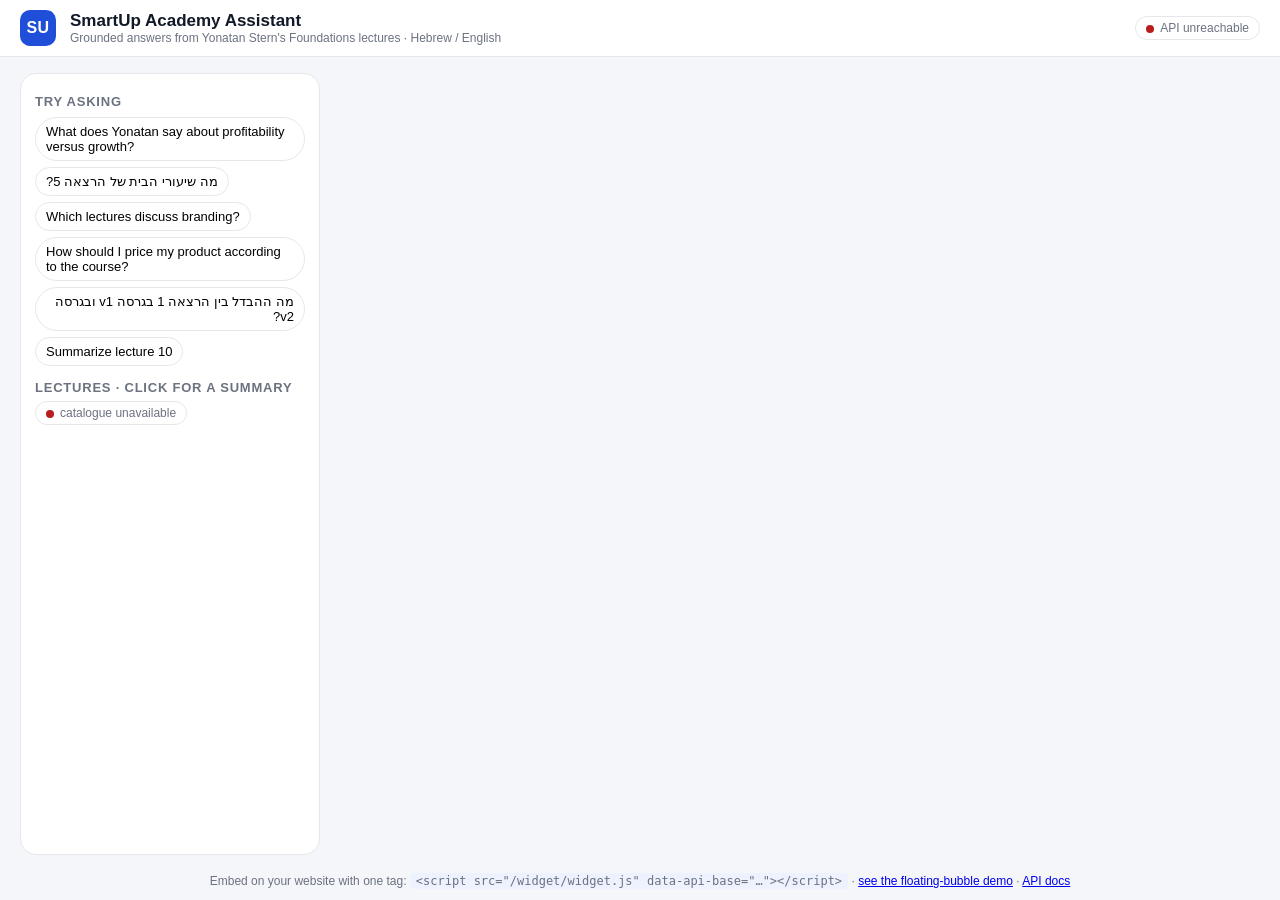
==== web/index.html @ 52782e20 "SmartUp RAG: local hybrid retrieval, local cross-encoder, streamed answers A chatbot that answers qu" ====
<!doctype html>
<html lang="en">
<head>
<meta charset="utf-8">
<meta name="viewport" content="width=device-width, initial-scale=1">
<title>SmartUp Academy Assistant</title>
<style>
  :root {
    --bg: #f5f6fa; --fg: #111827; --muted: #6b7280; --border: #e5e7eb; --card: #ffffff;
    --primary: #1f4ed8; --ok: #15803d; --warn: #b45309; --bad: #b91c1c;
    --font: -apple-system, BlinkMacSystemFont, "Segoe UI", Roboto, "Helvetica Neue", Arial, "Noto Sans Hebrew", "Heebo", sans-serif;
  }
  * { box-sizing: border-box; }
  html, body { height: 100%; margin: 0; }
  body { font-family: var(--font); color: var(--fg); background: var(--bg); display: flex; flex-direction: column; }
  header {
    display: flex; align-items: center; gap: 14px; padding: 10px 20px; background: var(--card); border-bottom: 1px solid var(--border);
  }
  header .logo { width: 36px; height: 36px; border-radius: 10px; background: var(--primary); color: #fff; font-weight: 700; display: grid; place-items: center; letter-spacing: .5px; }
  header h1 { font-size: 17px; margin: 0; font-weight: 650; }
  header .sub { font-size: 12px; color: var(--muted); }
  header .spacer { flex: 1; }
  .pill { font-size: 12px; padding: 4px 10px; border-radius: 999px; border: 1px solid var(--border); background: #fff; color: var(--muted); white-space: nowrap; }
  .pill i { display: inline-block; width: 8px; height: 8px; border-radius: 50%; background: var(--muted); margin-inline-end: 6px; vertical-align: middle; }
  .pill.ok i { background: var(--ok); } .pill.degraded i { background: var(--warn); } .pill.down i { background: var(--bad); }
  main { flex: 1; display: grid; grid-template-columns: 300px minmax(0, 1fr); gap: 16px; padding: 16px 20px; max-width: 1280px; width: 100%; margin: 0 auto; min-height: 0; }
  aside { background: var(--card); border: 1px solid var(--border); border-radius: 16px; padding: 14px; overflow-y: auto; min-height: 0; }
  aside h2 { font-size: 13px; text-transform: uppercase; letter-spacing: .06em; color: var(--muted); margin: 6px 0 8px; }
  .chips { display: flex; flex-wrap: wrap; gap: 6px; margin-bottom: 14px; }
  .chip { border: 1px solid var(--border); background: #fff; border-radius: 999px; padding: 6px 10px; font: inherit; font-size: 13px; cursor: pointer; text-align: start; }
  .chip:hover { border-color: var(--primary); color: var(--primary); }
  .chip[dir="rtl"] { direction: rtl; }
  .version { margin-top: 10px; }
  .version h3 { font-size: 13px; margin: 8px 0 4px; display: flex; align-items: center; gap: 8px; }
  .badge { font-size: 11px; font-weight: 700; padding: 0 7px; border-radius: 6px; background: var(--primary); color: #fff; }
  .badge.v1 { background: #6b7280; }
  .badge.tedx { background: #b91c1c; }
  .badge.outsource { background: #0f766e; }
  .lect { display: flex; gap: 8px; align-items: baseline; width: 100%; border: 0; background: transparent; padding: 5px 6px; border-radius: 8px; font: inherit; font-size: 13px; cursor: pointer; text-align: start; }
  .lect:hover { background: #eef2ff; color: var(--primary); }
  .lect .num { font-weight: 600; min-width: 74px; }
  .lect .title { color: var(--muted); overflow: hidden; text-overflow: ellipsis; white-space: nowrap; }
  #chat { min-height: 0; height: calc(100vh - 118px); }
  #chat .su-widget { height: 100%; }
  footer { text-align: center; font-size: 12px; color: var(--muted); padding: 6px 0 12px; }
  footer code { background: #eef2ff; padding: 1px 6px; border-radius: 4px; }
  @media (max-width: 900px) { main { grid-template-columns: 1fr; } aside { display: none; } #chat { height: calc(100vh - 110px); } }
</style>
</head>
<body>
<header>
  <div class="logo">SU</div>
  <div>
    <h1>SmartUp Academy Assistant</h1>
    <div class="sub">Grounded answers from Yonatan Stern's Foundations lectures · Hebrew / English</div>
  </div>
  <div class="spacer"></div>
  <a id="dashlink" href="/dashboard" class="pill" hidden title="Every chat call, step by step: query, passages, grading, generation">Pipeline dashboard ↗</a>
  <span id="health" class="pill"><i></i>checking…</span>
</header>

<main>
  <aside>
    <h2>Try asking</h2>
    <div class="chips" id="chips"></div>
    <h2>Lectures · click for a summary</h2>
    <div id="lectures"><span class="pill"><i></i>loading…</span></div>
  </aside>
  <section id="chat" aria-label="Chat"></section>
</main>

<footer>Embed on your website with one tag: <code>&lt;script src="/widget/widget.js" data-api-base="…"&gt;&lt;/script&gt;</code> · <a href="/widget/embed-demo.html">see the floating-bubble demo</a> · <a href="/docs">API docs</a></footer>

<!-- The same widget that embeds on the website, rendered inline as a full chat box -->
<script src="/widget/widget.js" data-mode="inline" data-target="#chat" data-storage-key="fullpage"
        data-title="SmartUp Academy Assistant" data-lang="auto"></script>
<script>
(function () {
  var apiBase = location.origin;
  var EXAMPLES = [
    'What does Yonatan say about profitability versus growth?',
    'מה שיעורי הבית של הרצאה 5?',
    'Which lectures discuss branding?',
    'How should I price my product according to the course?',
    'מה ההבדל בין הרצאה 1 בגרסה v1 ובגרסה v2?',
    'Summarize lecture 10'
  ];
  var HEBREW = /[֐-׿]/;
  function ask(text) { if (window.SmartUpWidget) window.SmartUpWidget.send(text); }

  var chips = document.getElementById('chips');
  EXAMPLES.forEach(function (q) {
    var b = document.createElement('button');
    b.className = 'chip'; b.type = 'button'; b.textContent = q;
    if (HEBREW.test(q)) b.setAttribute('dir', 'rtl');
    b.addEventListener('click', function () { ask(q); });
    chips.appendChild(b);
  });

  // health pill
  fetch(apiBase + '/health').then(function (r) { return r.json(); }).then(function (h) {
    var pill = document.getElementById('health');
    var ix = h.index || {}, ol = h.ollama || {}, rr = h.reranker || {};
    pill.className = 'pill ' + (h.status === 'ok' ? 'ok' : 'degraded');
    pill.textContent = '';
    pill.appendChild(document.createElement('i'));
    pill.appendChild(document.createTextNode(
      (h.status === 'ok' ? 'ready' : 'degraded') + ' · ' + String(h.chat_model || '?') +
      ' · index ' + (ix.ok ? 'ok' : 'down') + (ol.model_present === false ? ' · model missing' : '') +
      (ol.embed_model_present === false ? ' · embeddings missing' : '')));
    pill.title = 'Ollama: ' + JSON.stringify(ol) + '\nIndex: ' + JSON.stringify(ix) + '\nReranker: ' + JSON.stringify(rr);
  }).catch(function () {
    var pill = document.getElementById('health'); pill.className = 'pill down';
    pill.textContent = ''; pill.appendChild(document.createElement('i')); pill.appendChild(document.createTextNode('API unreachable'));
  });

  // lecture catalogue
  fetch(apiBase + '/lectures').then(function (r) { return r.json(); }).then(function (groups) {
    var box = document.getElementById('lectures'); box.innerHTML = '';
    // the API returns the groups in search order: v2 → TEDx → v1 → other outside lectures
    groups.forEach(function (g) {
      var tier = g.tier || g.course_version;
      var sec = document.createElement('div'); sec.className = 'version';
      var h = document.createElement('h3');
      var badge = document.createElement('span'); badge.className = 'badge ' + tier; badge.textContent = tier === 'outsource' ? 'other' : tier;
      h.appendChild(badge); h.appendChild(document.createTextNode(g.label || (tier === 'v2' ? 'Foundations v2 (primary)' : 'Foundations v1 (fallback)')));
      sec.appendChild(h);
      g.lectures.forEach(function (l) {
        var b = document.createElement('button'); b.className = 'lect'; b.type = 'button';
        var n = document.createElement('span'); n.className = 'num'; n.textContent = l.display || (tier === 'tedx' ? 'TEDx' : 'Talk');
        var t = document.createElement('span'); t.className = 'title'; t.textContent = l.lecture_title; t.title = (l.lecture_subjects || []).join(' · ');
        b.appendChild(n); b.appendChild(t);
        b.addEventListener('click', function () {
          if (tier === 'v2' || tier === 'v1') ask('Summarize ' + (tier === 'v1' ? 'v1 ' : '') + l.display);
          else if (tier === 'tedx') ask("Summarize Yonatan's TEDx talk");
          else ask('Summarize the lecture "' + l.lecture_title + '"');
        });
        sec.appendChild(b);
      });
      box.appendChild(sec);
    });
  }).catch(function () { document.getElementById('lectures').innerHTML = '<span class="pill down"><i></i>catalogue unavailable</span>'; });
})();
</script>
<script>
  // the dashboard link appears only when the API shares traces with this browser (DEBUG_DASHBOARD)
  fetch('/debug/traces', { cache: 'no-store' }).then(function (r) { if (r.ok) document.getElementById('dashlink').hidden = false; }).catch(function () {});
</script>
</body>
</html>
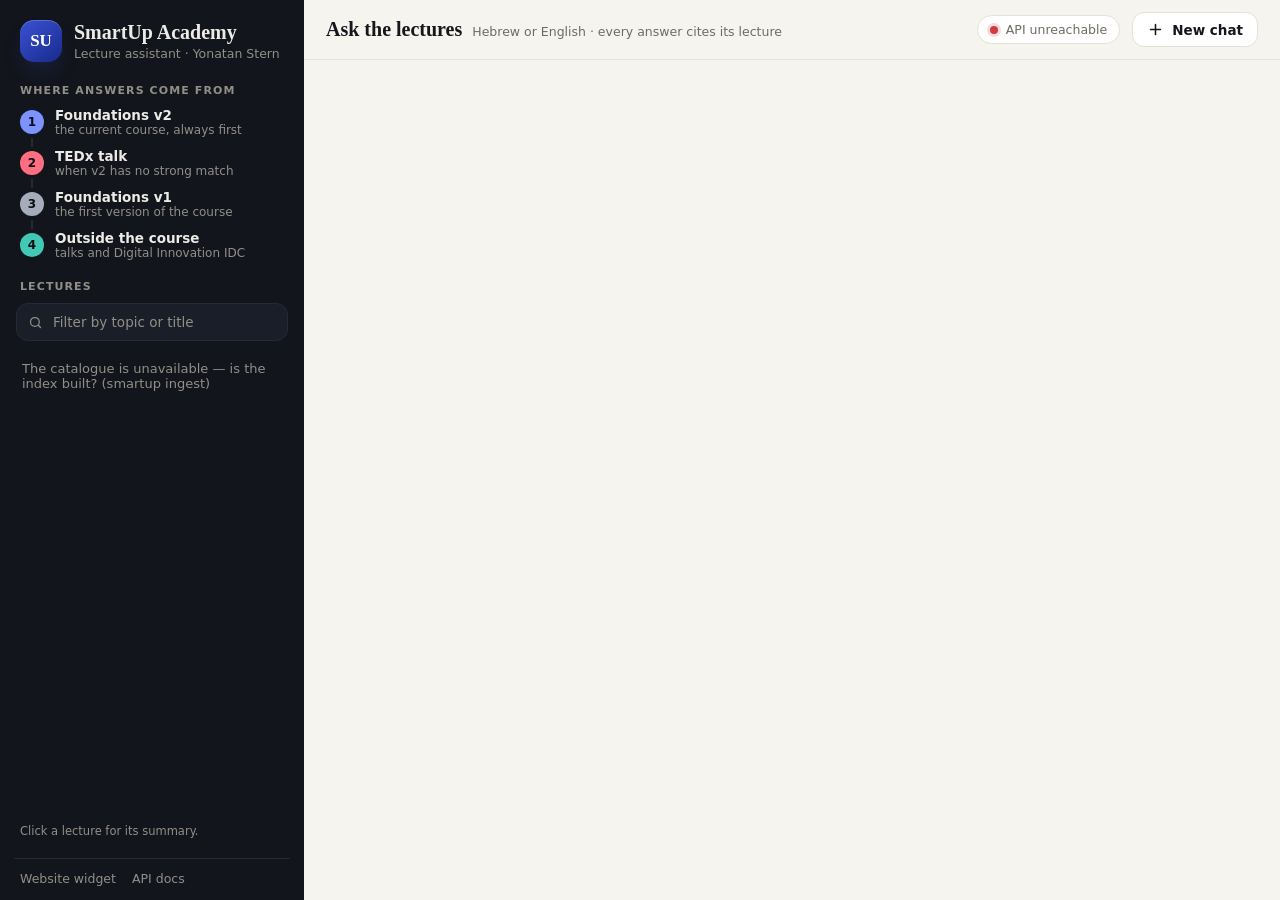
==== commit 00a0d309: "Add MIT license, pinned requirements and a redesigned chat UI - LICENSE (MIT) and the matching pypro" ====
--- a/web/index.html
+++ b/web/index.html
@@ -2,149 +2,336 @@
 <html lang="en">
 <head>
 <meta charset="utf-8">
-<meta name="viewport" content="width=device-width, initial-scale=1">
-<title>SmartUp Academy Assistant</title>
+<meta name="viewport" content="width=device-width, initial-scale=1, viewport-fit=cover">
+<meta name="color-scheme" content="light dark">
+<title>SmartUp Academy · Lecture Assistant</title>
+<link rel="preload" href="/widget/fonts/heebo-latin-wght.woff2" as="font" type="font/woff2" crossorigin>
+<link rel="preload" href="/widget/fonts/frank-ruhl-libre-latin-wght.woff2" as="font" type="font/woff2" crossorigin>
+<link rel="stylesheet" href="/widget/widget.css" data-smartup-widget-css="1">
 <style>
   :root {
-    --bg: #f5f6fa; --fg: #111827; --muted: #6b7280; --border: #e5e7eb; --card: #ffffff;
-    --primary: #1f4ed8; --ok: #15803d; --warn: #b45309; --bad: #b91c1c;
-    --font: -apple-system, BlinkMacSystemFont, "Segoe UI", Roboto, "Helvetica Neue", Arial, "Noto Sans Hebrew", "Heebo", sans-serif;
+    --paper: #f6f4ee; --surface: #ffffff; --ink: #15171c; --muted: #6e6b63; --line: #e6e1d6;
+    --primary: #2b4acb; --primary-soft: rgba(43, 74, 203, .10);
+    --side: #12151c; --side-2: #1a1e28; --side-ink: #ecebe6; --side-muted: #928f86; --side-line: #262a35;
+    --tier-v2: #7b92ff; --tier-tedx: #ff6f81; --tier-v1: #a6adba; --tier-outsource: #42c9b6;
+    --ok: #1f9d63; --warn: #d08a00; --bad: #d23b44;
+    --font: "Heebo", ui-sans-serif, system-ui, -apple-system, "Segoe UI", Roboto, "Noto Sans Hebrew", Arial, sans-serif;
+    --font-display: "Frank Ruhl Libre", ui-serif, Georgia, "Times New Roman", serif;
+    color-scheme: light;
+  }
+  @media (prefers-color-scheme: dark) {
+    :root {
+      --paper: #0f1115; --surface: #181b22; --ink: #ebe9e4; --muted: #9c998f; --line: #272b35;
+      --primary: #8fa3ff; --primary-soft: rgba(143, 163, 255, .14);
+      --side: #0a0c10; --side-2: #141820; --side-line: #1f232d;
+      color-scheme: dark;
+    }
   }
   * { box-sizing: border-box; }
   html, body { height: 100%; margin: 0; }
-  body { font-family: var(--font); color: var(--fg); background: var(--bg); display: flex; flex-direction: column; }
-  header {
-    display: flex; align-items: center; gap: 14px; padding: 10px 20px; background: var(--card); border-bottom: 1px solid var(--border);
-  }
-  header .logo { width: 36px; height: 36px; border-radius: 10px; background: var(--primary); color: #fff; font-weight: 700; display: grid; place-items: center; letter-spacing: .5px; }
-  header h1 { font-size: 17px; margin: 0; font-weight: 650; }
-  header .sub { font-size: 12px; color: var(--muted); }
-  header .spacer { flex: 1; }
-  .pill { font-size: 12px; padding: 4px 10px; border-radius: 999px; border: 1px solid var(--border); background: #fff; color: var(--muted); white-space: nowrap; }
-  .pill i { display: inline-block; width: 8px; height: 8px; border-radius: 50%; background: var(--muted); margin-inline-end: 6px; vertical-align: middle; }
-  .pill.ok i { background: var(--ok); } .pill.degraded i { background: var(--warn); } .pill.down i { background: var(--bad); }
-  main { flex: 1; display: grid; grid-template-columns: 300px minmax(0, 1fr); gap: 16px; padding: 16px 20px; max-width: 1280px; width: 100%; margin: 0 auto; min-height: 0; }
-  aside { background: var(--card); border: 1px solid var(--border); border-radius: 16px; padding: 14px; overflow-y: auto; min-height: 0; }
-  aside h2 { font-size: 13px; text-transform: uppercase; letter-spacing: .06em; color: var(--muted); margin: 6px 0 8px; }
-  .chips { display: flex; flex-wrap: wrap; gap: 6px; margin-bottom: 14px; }
-  .chip { border: 1px solid var(--border); background: #fff; border-radius: 999px; padding: 6px 10px; font: inherit; font-size: 13px; cursor: pointer; text-align: start; }
-  .chip:hover { border-color: var(--primary); color: var(--primary); }
-  .chip[dir="rtl"] { direction: rtl; }
-  .version { margin-top: 10px; }
-  .version h3 { font-size: 13px; margin: 8px 0 4px; display: flex; align-items: center; gap: 8px; }
-  .badge { font-size: 11px; font-weight: 700; padding: 0 7px; border-radius: 6px; background: var(--primary); color: #fff; }
-  .badge.v1 { background: #6b7280; }
-  .badge.tedx { background: #b91c1c; }
-  .badge.outsource { background: #0f766e; }
-  .lect { display: flex; gap: 8px; align-items: baseline; width: 100%; border: 0; background: transparent; padding: 5px 6px; border-radius: 8px; font: inherit; font-size: 13px; cursor: pointer; text-align: start; }
-  .lect:hover { background: #eef2ff; color: var(--primary); }
-  .lect .num { font-weight: 600; min-width: 74px; }
-  .lect .title { color: var(--muted); overflow: hidden; text-overflow: ellipsis; white-space: nowrap; }
-  #chat { min-height: 0; height: calc(100vh - 118px); }
-  #chat .su-widget { height: 100%; }
-  footer { text-align: center; font-size: 12px; color: var(--muted); padding: 6px 0 12px; }
-  footer code { background: #eef2ff; padding: 1px 6px; border-radius: 4px; }
-  @media (max-width: 900px) { main { grid-template-columns: 1fr; } aside { display: none; } #chat { height: calc(100vh - 110px); } }
+  body { font-family: var(--font); color: var(--ink); background: var(--paper); -webkit-font-smoothing: antialiased; }
+  button { font-family: inherit; }
+  :focus-visible { outline: 2px solid var(--primary); outline-offset: 2px; }
+  [hidden] { display: none !important; }
+
+  .app { display: grid; grid-template-columns: 304px minmax(0, 1fr); height: 100vh; height: 100dvh; }
+
+  /* ---- sidebar: the lecture library ---------------------------------------------------------------- */
+  .sidebar {
+    background: var(--side); color: var(--side-ink); display: flex; flex-direction: column; gap: 20px;
+    min-height: 0; padding: 18px 14px 12px; overflow: hidden;
+  }
+  .sidebar :focus-visible { outline-color: var(--tier-v2); }
+  .brand { display: flex; align-items: center; gap: 12px; padding: 2px 6px; }
+  .mark {
+    width: 42px; height: 42px; border-radius: 14px; flex: none; display: grid; place-items: center;
+    background: linear-gradient(140deg, #3a52d4, #182a8c); color: #fff;
+    font-family: var(--font-display); font-weight: 700; font-size: 17px;
+    box-shadow: 0 12px 26px -14px rgba(58, 82, 212, .95), inset 0 1px 0 rgba(255, 255, 255, .2);
+  }
+  .brand-name { font-family: var(--font-display); font-size: 20px; font-weight: 600; line-height: 1.1; }
+  .brand-sub { font-size: 12.5px; color: var(--side-muted); margin-top: 3px; }
+  .side-h { font-size: 11px; font-weight: 700; letter-spacing: .1em; text-transform: uppercase; color: var(--side-muted); margin: 0 6px 10px; }
+
+  .order ol { list-style: none; margin: 0; padding: 0 6px; display: grid; gap: 11px; position: relative; }
+  .order ol::before { content: ""; position: absolute; left: 17px; top: 14px; bottom: 14px; width: 2px; background: var(--side-line); }
+  .order li { display: flex; gap: 11px; align-items: center; position: relative; }
+  .order .step {
+    width: 24px; height: 24px; border-radius: 50%; flex: none; display: grid; place-items: center;
+    font-size: 12px; font-weight: 700; color: #0b0e14; background: var(--c); box-shadow: 0 0 0 4px var(--side);
+  }
+  .order b { display: block; font-size: 13.5px; font-weight: 600; }
+  .order small { display: block; font-size: 12px; color: var(--side-muted); }
+  .t-v2 { --c: var(--tier-v2); } .t-tedx { --c: var(--tier-tedx); } .t-v1 { --c: var(--tier-v1); } .t-outsource { --c: var(--tier-outsource); }
+
+  .library { flex: 1; min-height: 0; display: flex; flex-direction: column; }
+  .lib-head { display: flex; align-items: baseline; justify-content: space-between; }
+  .lib-count { font-size: 12px; color: var(--side-muted); margin: 0 6px 10px; }
+  .filter {
+    display: flex; align-items: center; gap: 8px; margin: 0 2px 10px; padding: 9px 11px; border-radius: 12px;
+    background: var(--side-2); border: 1px solid var(--side-line); color: var(--side-muted); transition: border-color .15s;
+  }
+  .filter:focus-within { border-color: var(--tier-v2); }
+  .filter input { flex: 1; min-width: 0; border: 0; outline: 0; background: transparent; font: inherit; font-size: 13.5px; color: var(--side-ink); }
+  .filter input::placeholder { color: var(--side-muted); }
+  .filter svg { width: 15px; height: 15px; flex: none; fill: none; stroke: currentColor; stroke-width: 2; }
+  .lectures { flex: 1; min-height: 0; overflow-y: auto; margin: 0 -6px; padding: 0 6px 6px; scrollbar-width: thin; scrollbar-color: var(--side-line) transparent; }
+  .group { margin-bottom: 4px; }
+  .group > summary {
+    list-style: none; cursor: pointer; display: flex; align-items: center; gap: 9px;
+    padding: 8px 8px; border-radius: 10px; font-size: 13.5px; font-weight: 600; user-select: none;
+  }
+  .group > summary::-webkit-details-marker { display: none; }
+  .group > summary:hover { background: var(--side-2); }
+  .g-dot { width: 8px; height: 8px; border-radius: 50%; background: var(--c); flex: none; }
+  .g-count { margin-left: auto; font-size: 11.5px; font-weight: 600; color: var(--side-muted); background: var(--side-2); padding: 1px 8px; border-radius: 999px; }
+  .g-chev { width: 14px; height: 14px; flex: none; fill: none; stroke: var(--side-muted); stroke-width: 2.4; transition: transform .15s; }
+  .group[open] .g-chev { transform: rotate(90deg); }
+  .lect {
+    display: grid; grid-template-columns: 74px minmax(0, 1fr); column-gap: 8px; width: 100%; text-align: left;
+    background: none; border: 0; color: inherit; padding: 7px 8px; border-radius: 10px; cursor: pointer; transition: background .12s;
+  }
+  .lect:hover { background: var(--side-2); }
+  .lect .num { grid-row: span 2; font-size: 12.5px; font-weight: 700; color: var(--c); white-space: nowrap; padding-top: 1px; }
+  .lect .main { font-size: 13px; line-height: 1.35; color: var(--side-ink); overflow: hidden; display: -webkit-box; -webkit-line-clamp: 2; -webkit-box-orient: vertical; }
+  .lect .second { font-size: 11.5px; line-height: 1.35; color: var(--side-muted); overflow: hidden; text-overflow: ellipsis; white-space: nowrap; }
+  .lib-state { font-size: 13px; color: var(--side-muted); padding: 10px 8px; }
+  .lib-hint { font-size: 11.5px; color: var(--side-muted); margin: 8px 6px 0; }
+  .side-links { display: flex; flex-wrap: wrap; gap: 6px 16px; padding: 12px 6px 2px; border-top: 1px solid var(--side-line); font-size: 12.5px; }
+  .side-links a { color: var(--side-muted); text-decoration: none; }
+  .side-links a:hover { color: var(--side-ink); }
+  .close-drawer { display: none; margin-left: auto; }
+
+  /* ---- main column ---------------------------------------------------------------------------------- */
+  .main { display: flex; flex-direction: column; min-width: 0; min-height: 0; }
+  .topbar { display: flex; align-items: center; gap: 12px; padding: 12px 22px; border-bottom: 1px solid var(--line); background: var(--paper); }
+  .tt-main { font-family: var(--font-display); font-size: 20px; font-weight: 600; }
+  .tt-sub { font-size: 12.5px; color: var(--muted); margin-left: 10px; }
+  .spacer { flex: 1; }
+  .status {
+    display: inline-flex; align-items: center; gap: 8px; font-size: 12.5px; color: var(--muted);
+    padding: 6px 12px; border: 1px solid var(--line); border-radius: 999px; background: var(--surface); white-space: nowrap;
+    max-width: 46vw; overflow: hidden; text-overflow: ellipsis;
+  }
+  .status i { width: 8px; height: 8px; border-radius: 50%; flex: none; background: var(--muted); }
+  .status.ok i { background: var(--ok); box-shadow: 0 0 0 3px rgba(31, 157, 99, .18); }
+  .status.degraded i { background: var(--warn); box-shadow: 0 0 0 3px rgba(208, 138, 0, .18); }
+  .status.down i { background: var(--bad); box-shadow: 0 0 0 3px rgba(210, 59, 68, .18); }
+  .btn {
+    display: inline-flex; align-items: center; gap: 8px; font-size: 13.5px; font-weight: 600; padding: 8px 14px;
+    border-radius: 12px; border: 1px solid var(--line); background: var(--surface); color: var(--ink); cursor: pointer;
+    transition: border-color .15s, color .15s;
+  }
+  .btn:hover { border-color: var(--primary); color: var(--primary); }
+  .btn svg, .icon-btn svg { width: 17px; height: 17px; fill: none; stroke: currentColor; stroke-width: 2.2; }
+  .icon-btn {
+    display: none; align-items: center; justify-content: center; width: 38px; height: 38px; border-radius: 11px;
+    border: 1px solid var(--line); background: var(--surface); color: var(--ink); cursor: pointer;
+  }
+  .sidebar .icon-btn { border-color: var(--side-line); background: var(--side-2); color: var(--side-ink); }
+  .chat { flex: 1; min-height: 0; }
+  .chat .su-widget { height: 100%; }
+  .scrim { position: fixed; inset: 0; background: rgba(8, 10, 14, .5); z-index: 15; }
+
+  @media (max-width: 920px) {
+    .app { grid-template-columns: minmax(0, 1fr); }
+    .sidebar {
+      position: fixed; inset: 0 auto 0 0; width: min(330px, 88vw); z-index: 20;
+      transform: translateX(-102%); visibility: hidden; transition: transform .22s ease, visibility 0s linear .22s;
+    }
+    .sidebar.open { transform: none; visibility: visible; transition: transform .22s ease; box-shadow: 0 0 60px rgba(0, 0, 0, .45); }
+    .icon-btn, .close-drawer { display: inline-flex; }
+    .tt-sub { display: none; }
+    .topbar { padding: 10px 12px; gap: 10px; }
+    .btn { padding: 8px 10px; }
+    .btn span { display: none; }
+  }
+  @media (max-width: 520px) { .status span { display: none; } .status { padding: 8px; } }
+  @media (prefers-reduced-motion: reduce) { .sidebar { transition: none; } }
 </style>
 </head>
 <body>
-<header>
-  <div class="logo">SU</div>
-  <div>
-    <h1>SmartUp Academy Assistant</h1>
-    <div class="sub">Grounded answers from Yonatan Stern's Foundations lectures · Hebrew / English</div>
+<div class="app">
+  <aside class="sidebar" id="sidebar" aria-label="Lecture library">
+    <div class="brand">
+      <div class="mark" aria-hidden="true">SU</div>
+      <div>
+        <div class="brand-name">SmartUp Academy</div>
+        <div class="brand-sub">Lecture assistant · Yonatan Stern</div>
+      </div>
+      <button class="icon-btn close-drawer" id="close-drawer" type="button" aria-label="Close the lecture list">
+        <svg viewBox="0 0 24 24" aria-hidden="true"><path d="M6 6l12 12M18 6L6 18" stroke-linecap="round"/></svg>
+      </button>
+    </div>
+
+    <section class="order" aria-labelledby="order-h">
+      <h2 class="side-h" id="order-h">Where answers come from</h2>
+      <ol>
+        <li class="t-v2"><span class="step">1</span><span><b>Foundations v2</b><small>the current course, always first</small></span></li>
+        <li class="t-tedx"><span class="step">2</span><span><b>TEDx talk</b><small>when v2 has no strong match</small></span></li>
+        <li class="t-v1"><span class="step">3</span><span><b>Foundations v1</b><small>the first version of the course</small></span></li>
+        <li class="t-outsource"><span class="step">4</span><span><b>Outside the course</b><small>talks and Digital Innovation IDC</small></span></li>
+      </ol>
+    </section>
+
+    <section class="library" aria-labelledby="lib-h">
+      <div class="lib-head"><h2 class="side-h" id="lib-h">Lectures</h2><span class="lib-count" id="lib-count"></span></div>
+      <label class="filter">
+        <svg viewBox="0 0 24 24" aria-hidden="true"><circle cx="11" cy="11" r="7"/><path d="M20 20l-3.5-3.5" stroke-linecap="round"/></svg>
+        <input id="filter" type="search" placeholder="Filter by topic or title" autocomplete="off" aria-label="Filter lectures">
+      </label>
+      <div class="lectures" id="lectures"><div class="lib-state">Loading the catalogue…</div></div>
+      <p class="lib-hint">Click a lecture for its summary.</p>
+    </section>
+
+    <nav class="side-links" aria-label="More">
+      <a href="/widget/embed-demo.html">Website widget</a>
+      <a href="/docs">API docs</a>
+      <a id="dashlink" href="/dashboard" hidden>Pipeline dashboard</a>
+    </nav>
+  </aside>
+  <div class="scrim" id="scrim" hidden></div>
+
+  <div class="main">
+    <header class="topbar">
+      <button class="icon-btn" id="menu" type="button" aria-label="Show the lecture list" aria-controls="sidebar" aria-expanded="false">
+        <svg viewBox="0 0 24 24" aria-hidden="true"><path d="M4 7h16M4 12h16M4 17h10" stroke-linecap="round"/></svg>
+      </button>
+      <div><span class="tt-main">Ask the lectures</span><span class="tt-sub">Hebrew or English · every answer cites its lecture</span></div>
+      <div class="spacer"></div>
+      <span class="status" id="health" role="status"><i></i><span>Checking…</span></span>
+      <button class="btn" id="newchat" type="button" title="Start a new conversation">
+        <svg viewBox="0 0 24 24" aria-hidden="true"><path d="M12 5v14M5 12h14" stroke-linecap="round"/></svg><span>New chat</span>
+      </button>
+    </header>
+    <section class="chat" id="chat" aria-label="Conversation"></section>
   </div>
-  <div class="spacer"></div>
-  <a id="dashlink" href="/dashboard" class="pill" hidden title="Every chat call, step by step: query, passages, grading, generation">Pipeline dashboard ↗</a>
-  <span id="health" class="pill"><i></i>checking…</span>
-</header>
-
-<main>
-  <aside>
-    <h2>Try asking</h2>
-    <div class="chips" id="chips"></div>
-    <h2>Lectures · click for a summary</h2>
-    <div id="lectures"><span class="pill"><i></i>loading…</span></div>
-  </aside>
-  <section id="chat" aria-label="Chat"></section>
-</main>
-
-<footer>Embed on your website with one tag: <code>&lt;script src="/widget/widget.js" data-api-base="…"&gt;&lt;/script&gt;</code> · <a href="/widget/embed-demo.html">see the floating-bubble demo</a> · <a href="/docs">API docs</a></footer>
-
-<!-- The same widget that embeds on the website, rendered inline as a full chat box -->
-<script src="/widget/widget.js" data-mode="inline" data-target="#chat" data-storage-key="fullpage"
+</div>
+
+<!-- The same widget that embeds on the website, rendered inline as the full chat -->
+<script src="/widget/widget.js" data-mode="inline" data-target="#chat" data-storage-key="fullpage" data-theme="auto"
         data-title="SmartUp Academy Assistant" data-lang="auto"></script>
 <script>
 (function () {
   var apiBase = location.origin;
-  var EXAMPLES = [
+  var SUGGESTIONS = [
     'What does Yonatan say about profitability versus growth?',
     'מה שיעורי הבית של הרצאה 5?',
+    'How should I price my product according to the course?',
     'Which lectures discuss branding?',
-    'How should I price my product according to the course?',
     'מה ההבדל בין הרצאה 1 בגרסה v1 ובגרסה v2?',
     'Summarize lecture 10'
   ];
-  var HEBREW = /[֐-׿]/;
-  function ask(text) { if (window.SmartUpWidget) window.SmartUpWidget.send(text); }
-
-  var chips = document.getElementById('chips');
-  EXAMPLES.forEach(function (q) {
-    var b = document.createElement('button');
-    b.className = 'chip'; b.type = 'button'; b.textContent = q;
-    if (HEBREW.test(q)) b.setAttribute('dir', 'rtl');
-    b.addEventListener('click', function () { ask(q); });
-    chips.appendChild(b);
-  });
-
-  // health pill
+  var TIER_NAMES = { v2: 'Foundations v2', tedx: 'TEDx talk', v1: 'Foundations v1', outsource: 'Outside the course' };
+  var sidebar = document.getElementById('sidebar'), scrim = document.getElementById('scrim'), menu = document.getElementById('menu');
+
+  function widget() { return window.SmartUpWidget; }
+  function ask(text) { if (widget()) widget().send(text); closeDrawer(); }
+  if (widget()) widget().setSuggestions(SUGGESTIONS);
+
+  // ---- drawer (narrow screens) ----
+  function openDrawer() { sidebar.classList.add('open'); scrim.hidden = false; menu.setAttribute('aria-expanded', 'true'); }
+  function closeDrawer() { sidebar.classList.remove('open'); scrim.hidden = true; menu.setAttribute('aria-expanded', 'false'); }
+  menu.addEventListener('click', openDrawer);
+  scrim.addEventListener('click', closeDrawer);
+  document.getElementById('close-drawer').addEventListener('click', closeDrawer);
+  document.addEventListener('keydown', function (e) { if (e.key === 'Escape') closeDrawer(); });
+  document.getElementById('newchat').addEventListener('click', function () { if (widget()) widget().reset(); });
+
+  // ---- status ----
+  function setStatus(kind, text, title) {
+    var pill = document.getElementById('health');
+    pill.className = 'status ' + kind;
+    pill.querySelector('span').textContent = text;
+    pill.title = title || text;
+  }
   fetch(apiBase + '/health').then(function (r) { return r.json(); }).then(function (h) {
-    var pill = document.getElementById('health');
     var ix = h.index || {}, ol = h.ollama || {}, rr = h.reranker || {};
-    pill.className = 'pill ' + (h.status === 'ok' ? 'ok' : 'degraded');
-    pill.textContent = '';
-    pill.appendChild(document.createElement('i'));
-    pill.appendChild(document.createTextNode(
-      (h.status === 'ok' ? 'ready' : 'degraded') + ' · ' + String(h.chat_model || '?') +
-      ' · index ' + (ix.ok ? 'ok' : 'down') + (ol.model_present === false ? ' · model missing' : '') +
-      (ol.embed_model_present === false ? ' · embeddings missing' : '')));
-    pill.title = 'Ollama: ' + JSON.stringify(ol) + '\nIndex: ' + JSON.stringify(ix) + '\nReranker: ' + JSON.stringify(rr);
-  }).catch(function () {
-    var pill = document.getElementById('health'); pill.className = 'pill down';
-    pill.textContent = ''; pill.appendChild(document.createElement('i')); pill.appendChild(document.createTextNode('API unreachable'));
-  });
-
-  // lecture catalogue
-  fetch(apiBase + '/lectures').then(function (r) { return r.json(); }).then(function (groups) {
-    var box = document.getElementById('lectures'); box.innerHTML = '';
-    // the API returns the groups in search order: v2 → TEDx → v1 → other outside lectures
-    groups.forEach(function (g) {
+    var problems = [];
+    if (!ol.ok) problems.push('Ollama is not running');
+    else {
+      if (ol.model_present === false) problems.push(h.chat_model + ' not pulled');
+      if (ol.embed_model_present === false) problems.push(h.embed_model + ' not pulled');
+    }
+    if (!ix.ok) problems.push(ix.error || 'index unavailable');
+    var title = 'Chat model: ' + h.chat_model + '\nEmbeddings: ' + h.embed_model +
+      '\nIndex: ' + (ix.ok ? ix.lectures + ' lectures, ' + ix.passages + ' passages' : (ix.error || 'unavailable')) +
+      '\nReranker: ' + (rr.enabled === false ? 'off' : (rr.model || '') + (rr.loaded ? ' (loaded)' : ' (loads on first question)'));
+    if (h.status === 'ok') setStatus('ok', 'Ready · ' + h.chat_model, title);
+    else setStatus('degraded', problems.join(' · ') || 'Degraded', title);
+  }).catch(function () { setStatus('down', 'API unreachable'); });
+
+  // ---- lecture library ----
+  var rows = [];
+  function chevron() {
+    var ns = 'http://www.w3.org/2000/svg', svg = document.createElementNS(ns, 'svg'), path = document.createElementNS(ns, 'path');
+    svg.setAttribute('viewBox', '0 0 24 24'); svg.setAttribute('class', 'g-chev'); svg.setAttribute('aria-hidden', 'true');
+    path.setAttribute('d', 'M9 6l6 6-6 6'); path.setAttribute('stroke-linecap', 'round'); path.setAttribute('stroke-linejoin', 'round');
+    svg.appendChild(path); return svg;
+  }
+  function node(tag, cls, text) { var n = document.createElement(tag); if (cls) n.className = cls; if (text != null) n.textContent = text; return n; }
+
+  fetch(apiBase + '/lectures').then(function (r) {
+    if (!r.ok) throw new Error('HTTP ' + r.status);
+    return r.json();
+  }).then(function (groups) {
+    var box = document.getElementById('lectures'); box.textContent = '';
+    var total = 0;
+    // the API returns the groups in search order: v2 → TEDx → v1 → outside the course
+    groups.forEach(function (g, gi) {
       var tier = g.tier || g.course_version;
-      var sec = document.createElement('div'); sec.className = 'version';
-      var h = document.createElement('h3');
-      var badge = document.createElement('span'); badge.className = 'badge ' + tier; badge.textContent = tier === 'outsource' ? 'other' : tier;
-      h.appendChild(badge); h.appendChild(document.createTextNode(g.label || (tier === 'v2' ? 'Foundations v2 (primary)' : 'Foundations v1 (fallback)')));
-      sec.appendChild(h);
+      var details = node('details', 'group t-' + tier);
+      if (gi === 0) details.open = true;
+      var summary = node('summary');
+      summary.appendChild(chevron());
+      summary.appendChild(node('span', 'g-dot'));
+      summary.appendChild(node('span', null, TIER_NAMES[tier] || g.label || tier));
+      var count = node('span', 'g-count', String(g.lectures.length));
+      summary.appendChild(count);
+      details.appendChild(summary);
       g.lectures.forEach(function (l) {
-        var b = document.createElement('button'); b.className = 'lect'; b.type = 'button';
-        var n = document.createElement('span'); n.className = 'num'; n.textContent = l.display || (tier === 'tedx' ? 'TEDx' : 'Talk');
-        var t = document.createElement('span'); t.className = 'title'; t.textContent = l.lecture_title; t.title = (l.lecture_subjects || []).join(' · ');
-        b.appendChild(n); b.appendChild(t);
+        var subjects = l.lecture_subjects || [];
+        var generic = /^Foundations\b/i.test(l.lecture_title || '');  // "Foundations Course V2 L5 1" says less than the topics
+        var b = node('button', 'lect'); b.type = 'button';
+        b.appendChild(node('span', 'num', l.display || (tier === 'tedx' ? 'TEDx' : 'Talk')));
+        b.appendChild(node('span', 'main', generic && subjects.length ? subjects[0] : l.lecture_title));
+        b.appendChild(node('span', 'second', generic ? l.lecture_title : (subjects[0] || '')));
+        b.title = l.lecture_title + (subjects.length ? '\n\n' + subjects.join('\n') : '');
         b.addEventListener('click', function () {
           if (tier === 'v2' || tier === 'v1') ask('Summarize ' + (tier === 'v1' ? 'v1 ' : '') + l.display);
           else if (tier === 'tedx') ask("Summarize Yonatan's TEDx talk");
           else ask('Summarize the lecture "' + l.lecture_title + '"');
         });
-        sec.appendChild(b);
+        details.appendChild(b);
+        rows.push({ el: b, group: details, count: count, text: [l.display, l.lecture_title].concat(subjects).join(' ').toLowerCase() });
+        total++;
       });
-      box.appendChild(sec);
+      box.appendChild(details);
     });
-  }).catch(function () { document.getElementById('lectures').innerHTML = '<span class="pill down"><i></i>catalogue unavailable</span>'; });
-})();
-</script>
-<script>
+    document.getElementById('lib-count').textContent = total + ' lectures';
+  }).catch(function () {
+    var box = document.getElementById('lectures'); box.textContent = '';
+    box.appendChild(node('div', 'lib-state', 'The catalogue is unavailable — is the index built? (smartup ingest)'));
+  });
+
+  document.getElementById('filter').addEventListener('input', function (e) {
+    var q = e.target.value.trim().toLowerCase();
+    var shown = new Map();
+    rows.forEach(function (r) {
+      var hit = !q || r.text.indexOf(q) >= 0;
+      r.el.hidden = !hit;
+      shown.set(r.group, (shown.get(r.group) || 0) + (hit ? 1 : 0));
+    });
+    shown.forEach(function (n, group) {
+      group.hidden = n === 0;
+      if (q) group.open = n > 0;
+      group.querySelector('.g-count').textContent = String(n);
+    });
+  });
+
   // the dashboard link appears only when the API shares traces with this browser (DEBUG_DASHBOARD)
   fetch('/debug/traces', { cache: 'no-store' }).then(function (r) { if (r.ok) document.getElementById('dashlink').hidden = false; }).catch(function () {});
+})();
 </script>
 </body>
 </html>
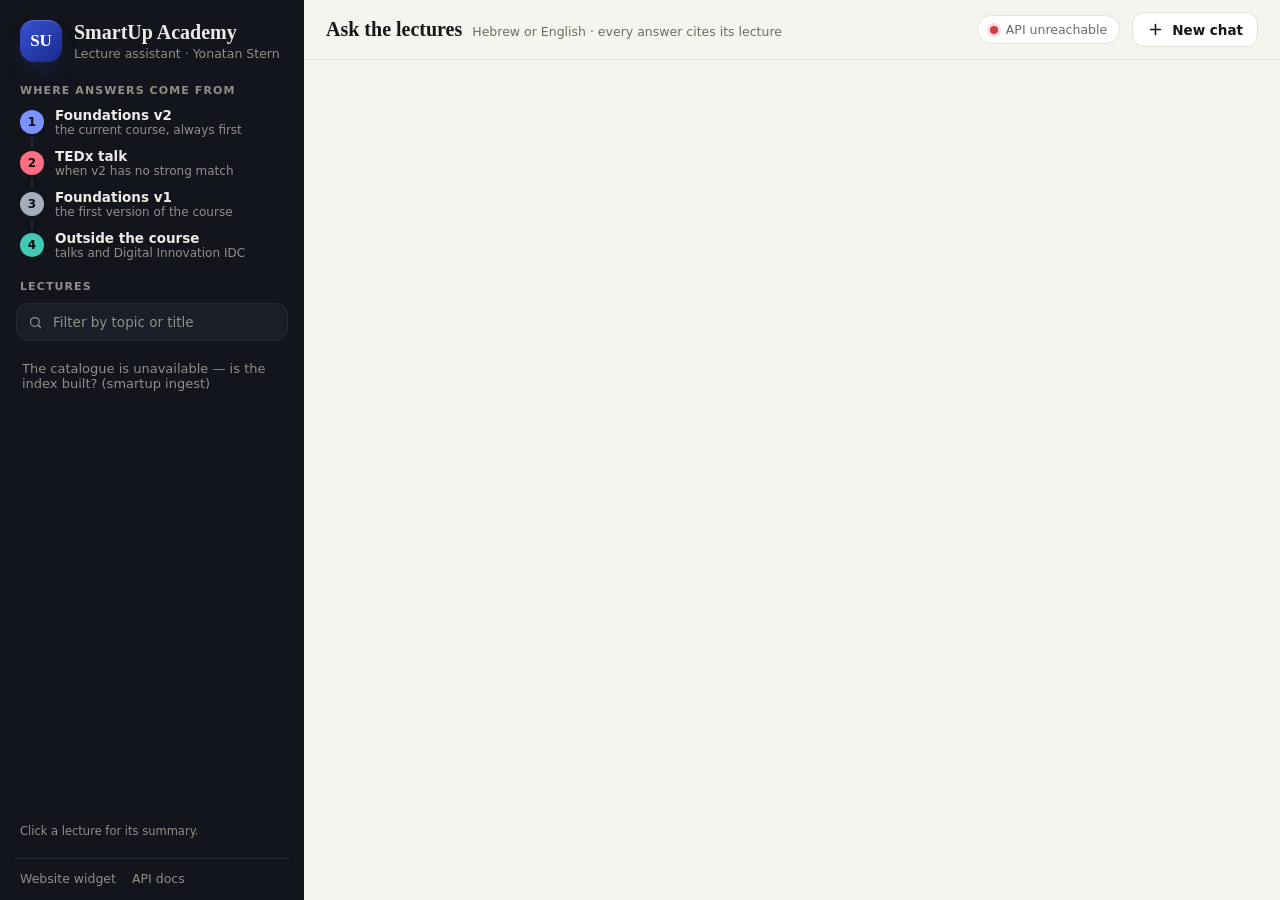
==== commit 4bd58925: "Fix bugs found in a full code review Agent: Hebrew version words with a prefix letter (בגרסה, הגרסאו" ====
--- a/web/index.html
+++ b/web/index.html
@@ -132,6 +132,7 @@
   .chat { flex: 1; min-height: 0; }
   .chat .su-widget { height: 100%; }
   .scrim { position: fixed; inset: 0; background: rgba(8, 10, 14, .5); z-index: 15; }
+  @media (min-width: 921px) { .scrim { display: none; } }  /* a drawer left open on a narrow window must not cover the page */
 
   @media (max-width: 920px) {
     .app { grid-template-columns: minmax(0, 1fr); }
@@ -303,7 +304,7 @@
           else ask('Summarize the lecture "' + l.lecture_title + '"');
         });
         details.appendChild(b);
-        rows.push({ el: b, group: details, count: count, text: [l.display, l.lecture_title].concat(subjects).join(' ').toLowerCase() });
+        rows.push({ el: b, group: details, text: [l.display, l.lecture_title].concat(subjects).join(' ').toLowerCase() });
         total++;
       });
       box.appendChild(details);
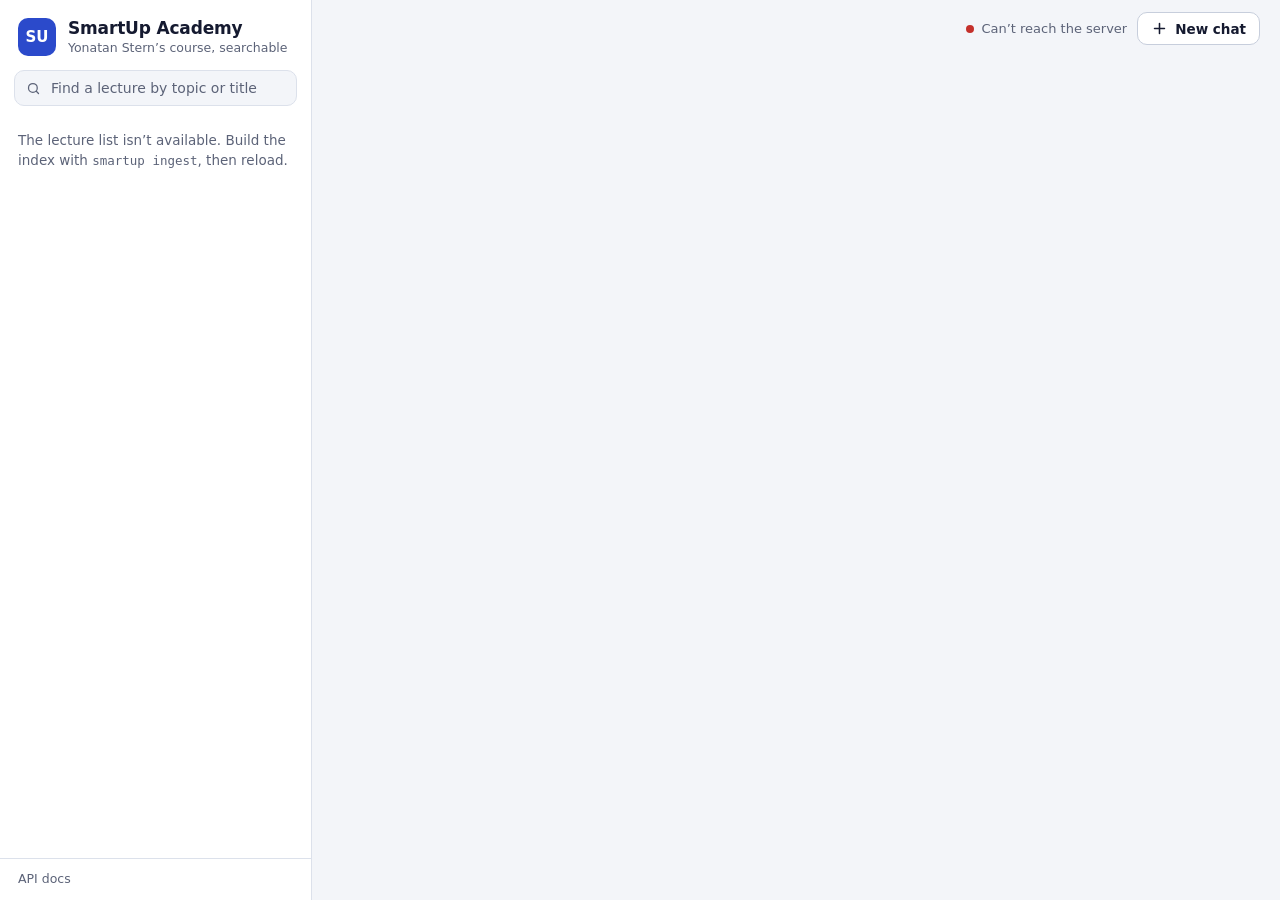
==== commit b37087e3: "Redesign the chat UI and remove the embed demo - Remove the 'Website widget' link and the embed demo" ====
--- a/web/index.html
+++ b/web/index.html
@@ -4,26 +4,27 @@
 <meta charset="utf-8">
 <meta name="viewport" content="width=device-width, initial-scale=1, viewport-fit=cover">
 <meta name="color-scheme" content="light dark">
-<title>SmartUp Academy · Lecture Assistant</title>
+<title>SmartUp lecture assistant</title>
 <link rel="preload" href="/widget/fonts/heebo-latin-wght.woff2" as="font" type="font/woff2" crossorigin>
-<link rel="preload" href="/widget/fonts/frank-ruhl-libre-latin-wght.woff2" as="font" type="font/woff2" crossorigin>
+<link rel="preload" href="/widget/fonts/rubik-latin-wght.woff2" as="font" type="font/woff2" crossorigin>
 <link rel="stylesheet" href="/widget/widget.css" data-smartup-widget-css="1">
 <style>
+  /* the page shares the widget's palette: cool paper, navy ink, and one colour per source */
   :root {
-    --paper: #f6f4ee; --surface: #ffffff; --ink: #15171c; --muted: #6e6b63; --line: #e6e1d6;
-    --primary: #2b4acb; --primary-soft: rgba(43, 74, 203, .10);
-    --side: #12151c; --side-2: #1a1e28; --side-ink: #ecebe6; --side-muted: #928f86; --side-line: #262a35;
-    --tier-v2: #7b92ff; --tier-tedx: #ff6f81; --tier-v1: #a6adba; --tier-outsource: #42c9b6;
-    --ok: #1f9d63; --warn: #d08a00; --bad: #d23b44;
+    --paper: #f3f5f9; --sheet: #ffffff; --ink: #151a30; --muted: #5c6378; --line: #dce1eb; --line-strong: #c7cedc;
+    --primary: #2b4acb; --hover: #eef1f7;
+    --tier-v2: #2b4acb; --tier-tedx: #e62b1e; --tier-v1: #6f778b; --tier-outsource: #0f8b7f;
+    --ok: #16935a; --warn: #b7791f; --bad: #c4302b;
     --font: "Heebo", ui-sans-serif, system-ui, -apple-system, "Segoe UI", Roboto, "Noto Sans Hebrew", Arial, sans-serif;
-    --font-display: "Frank Ruhl Libre", ui-serif, Georgia, "Times New Roman", serif;
+    --font-display: "Rubik", "Heebo", ui-sans-serif, system-ui, -apple-system, "Segoe UI", Arial, sans-serif;
     color-scheme: light;
   }
   @media (prefers-color-scheme: dark) {
     :root {
-      --paper: #0f1115; --surface: #181b22; --ink: #ebe9e4; --muted: #9c998f; --line: #272b35;
-      --primary: #8fa3ff; --primary-soft: rgba(143, 163, 255, .14);
-      --side: #0a0c10; --side-2: #141820; --side-line: #1f232d;
+      --paper: #0e1220; --sheet: #141a2b; --ink: #e8ebf4; --muted: #9aa1b8; --line: #242b40; --line-strong: #353d58;
+      --primary: #8fa3ff; --hover: #1b2236;
+      --tier-v2: #8fa3ff; --tier-tedx: #ff6b5e; --tier-v1: #a2aabf; --tier-outsource: #3cc4b3;
+      --ok: #3fcf8e; --warn: #e7b04d; --bad: #ff7b74;
       color-scheme: dark;
     }
   }
@@ -34,120 +35,113 @@
   :focus-visible { outline: 2px solid var(--primary); outline-offset: 2px; }
   [hidden] { display: none !important; }
 
-  .app { display: grid; grid-template-columns: 304px minmax(0, 1fr); height: 100vh; height: 100dvh; }
-
-  /* ---- sidebar: the lecture library ---------------------------------------------------------------- */
+  .app { display: grid; grid-template-columns: 312px minmax(0, 1fr); height: 100vh; height: 100dvh; }
+
+  /* ---- sidebar: the lecture library, one tab per source, in the order they are searched -------------- */
   .sidebar {
-    background: var(--side); color: var(--side-ink); display: flex; flex-direction: column; gap: 20px;
-    min-height: 0; padding: 18px 14px 12px; overflow: hidden;
-  }
-  .sidebar :focus-visible { outline-color: var(--tier-v2); }
-  .brand { display: flex; align-items: center; gap: 12px; padding: 2px 6px; }
+    background: var(--sheet); border-right: 1px solid var(--line);
+    display: flex; flex-direction: column; min-height: 0; overflow: hidden;
+  }
+  .brand { display: flex; align-items: center; gap: 12px; padding: 18px 18px 14px; }
   .mark {
-    width: 42px; height: 42px; border-radius: 14px; flex: none; display: grid; place-items: center;
-    background: linear-gradient(140deg, #3a52d4, #182a8c); color: #fff;
-    font-family: var(--font-display); font-weight: 700; font-size: 17px;
-    box-shadow: 0 12px 26px -14px rgba(58, 82, 212, .95), inset 0 1px 0 rgba(255, 255, 255, .2);
-  }
-  .brand-name { font-family: var(--font-display); font-size: 20px; font-weight: 600; line-height: 1.1; }
-  .brand-sub { font-size: 12.5px; color: var(--side-muted); margin-top: 3px; }
-  .side-h { font-size: 11px; font-weight: 700; letter-spacing: .1em; text-transform: uppercase; color: var(--side-muted); margin: 0 6px 10px; }
-
-  .order ol { list-style: none; margin: 0; padding: 0 6px; display: grid; gap: 11px; position: relative; }
-  .order ol::before { content: ""; position: absolute; left: 17px; top: 14px; bottom: 14px; width: 2px; background: var(--side-line); }
-  .order li { display: flex; gap: 11px; align-items: center; position: relative; }
-  .order .step {
-    width: 24px; height: 24px; border-radius: 50%; flex: none; display: grid; place-items: center;
-    font-size: 12px; font-weight: 700; color: #0b0e14; background: var(--c); box-shadow: 0 0 0 4px var(--side);
-  }
-  .order b { display: block; font-size: 13.5px; font-weight: 600; }
-  .order small { display: block; font-size: 12px; color: var(--side-muted); }
+    width: 38px; height: 38px; border-radius: 10px; flex: none; display: grid; place-items: center;
+    background: var(--tier-v2); color: #fff; font-family: var(--font-display); font-weight: 700; font-size: 15px;
+  }
+  @media (prefers-color-scheme: dark) { .mark { background: #3a52d4; } }
+  .brand-name { font-family: var(--font-display); font-size: 17px; font-weight: 600; letter-spacing: -.01em; line-height: 1.15; }
+  .brand-sub { font-size: 12.5px; color: var(--muted); margin-top: 2px; }
+  .close-drawer { display: none; margin-left: auto; }
+
+  .filter {
+    display: flex; align-items: center; gap: 8px; margin: 0 14px 10px; padding: 8px 11px; border-radius: 10px;
+    background: var(--paper); border: 1px solid var(--line); color: var(--muted); transition: border-color .15s;
+  }
+  .filter:focus-within { border-color: var(--primary); }
+  .filter input { flex: 1; min-width: 0; border: 0; outline: 0; background: transparent; font: inherit; font-size: 14px; color: var(--ink); }
+  .filter input::placeholder { color: var(--muted); }
+  .filter input::-webkit-search-cancel-button { cursor: pointer; }
+  .filter svg { width: 15px; height: 15px; flex: none; fill: none; stroke: currentColor; stroke-width: 2; }
+
+  .lectures { flex: 1; min-height: 0; overflow-y: auto; padding: 4px 8px 12px; scrollbar-width: thin; scrollbar-color: var(--line-strong) transparent; }
   .t-v2 { --c: var(--tier-v2); } .t-tedx { --c: var(--tier-tedx); } .t-v1 { --c: var(--tier-v1); } .t-outsource { --c: var(--tier-outsource); }
 
-  .library { flex: 1; min-height: 0; display: flex; flex-direction: column; }
-  .lib-head { display: flex; align-items: baseline; justify-content: space-between; }
-  .lib-count { font-size: 12px; color: var(--side-muted); margin: 0 6px 10px; }
-  .filter {
-    display: flex; align-items: center; gap: 8px; margin: 0 2px 10px; padding: 9px 11px; border-radius: 12px;
-    background: var(--side-2); border: 1px solid var(--side-line); color: var(--side-muted); transition: border-color .15s;
-  }
-  .filter:focus-within { border-color: var(--tier-v2); }
-  .filter input { flex: 1; min-width: 0; border: 0; outline: 0; background: transparent; font: inherit; font-size: 13.5px; color: var(--side-ink); }
-  .filter input::placeholder { color: var(--side-muted); }
-  .filter svg { width: 15px; height: 15px; flex: none; fill: none; stroke: currentColor; stroke-width: 2; }
-  .lectures { flex: 1; min-height: 0; overflow-y: auto; margin: 0 -6px; padding: 0 6px 6px; scrollbar-width: thin; scrollbar-color: var(--side-line) transparent; }
-  .group { margin-bottom: 4px; }
+  /* a source: its number in the search order, name, what it is for; open, its lectures hang off a rail in its colour */
+  .group { margin-bottom: 2px; }
   .group > summary {
-    list-style: none; cursor: pointer; display: flex; align-items: center; gap: 9px;
-    padding: 8px 8px; border-radius: 10px; font-size: 13.5px; font-weight: 600; user-select: none;
+    list-style: none; cursor: pointer; user-select: none; border-radius: 10px;
+    display: grid; grid-template-columns: 22px minmax(0, 1fr) auto; column-gap: 8px; align-items: baseline;
+    padding: 9px 10px 9px 8px;
   }
   .group > summary::-webkit-details-marker { display: none; }
-  .group > summary:hover { background: var(--side-2); }
-  .g-dot { width: 8px; height: 8px; border-radius: 50%; background: var(--c); flex: none; }
-  .g-count { margin-left: auto; font-size: 11.5px; font-weight: 600; color: var(--side-muted); background: var(--side-2); padding: 1px 8px; border-radius: 999px; }
-  .g-chev { width: 14px; height: 14px; flex: none; fill: none; stroke: var(--side-muted); stroke-width: 2.4; transition: transform .15s; }
-  .group[open] .g-chev { transform: rotate(90deg); }
+  .group > summary:hover { background: var(--hover); }
+  .g-num {
+    grid-row: span 2; align-self: start; margin-top: 1px;
+    width: 22px; height: 22px; border-radius: 6px; display: grid; place-items: center;
+    font-family: var(--font-display); font-size: 12px; font-weight: 700; color: #fff; background: var(--c);
+  }
+  @media (prefers-color-scheme: dark) { .g-num { color: #0e1220; } }
+  .g-name { font-family: var(--font-display); font-size: 14.5px; font-weight: 600; letter-spacing: -.005em; }
+  .g-count { font-size: 12px; color: var(--muted); font-variant-numeric: tabular-nums; }
+  .g-role { grid-column: 2 / 4; font-size: 12.5px; color: var(--muted); line-height: 1.35; margin-top: 1px; }
+  .g-list { margin: 2px 0 8px 18px; padding-left: 12px; border-left: 2px solid var(--c); }
+
   .lect {
-    display: grid; grid-template-columns: 74px minmax(0, 1fr); column-gap: 8px; width: 100%; text-align: left;
-    background: none; border: 0; color: inherit; padding: 7px 8px; border-radius: 10px; cursor: pointer; transition: background .12s;
-  }
-  .lect:hover { background: var(--side-2); }
-  .lect .num { grid-row: span 2; font-size: 12.5px; font-weight: 700; color: var(--c); white-space: nowrap; padding-top: 1px; }
-  .lect .main { font-size: 13px; line-height: 1.35; color: var(--side-ink); overflow: hidden; display: -webkit-box; -webkit-line-clamp: 2; -webkit-box-orient: vertical; }
-  .lect .second { font-size: 11.5px; line-height: 1.35; color: var(--side-muted); overflow: hidden; text-overflow: ellipsis; white-space: nowrap; }
-  .lib-state { font-size: 13px; color: var(--side-muted); padding: 10px 8px; }
-  .lib-hint { font-size: 11.5px; color: var(--side-muted); margin: 8px 6px 0; }
-  .side-links { display: flex; flex-wrap: wrap; gap: 6px 16px; padding: 12px 6px 2px; border-top: 1px solid var(--side-line); font-size: 12.5px; }
-  .side-links a { color: var(--side-muted); text-decoration: none; }
-  .side-links a:hover { color: var(--side-ink); }
-  .close-drawer { display: none; margin-left: auto; }
+    display: grid; grid-template-columns: 30px minmax(0, 1fr); column-gap: 8px; align-items: baseline; width: 100%; text-align: left;
+    background: none; border: 0; color: inherit; padding: 6px 8px; border-radius: 8px; cursor: pointer; transition: background .12s;
+  }
+  .lect:hover { background: var(--hover); }
+  .lect .num {
+    font-family: var(--font-display); font-size: 12.5px; font-weight: 600; color: var(--c);
+    font-variant-numeric: tabular-nums; padding-top: 1px; white-space: nowrap;
+  }
+  .lect .main { display: block; min-width: 0; font-size: 13.5px; line-height: 1.4; overflow: hidden; text-overflow: ellipsis; white-space: nowrap; }
+  .lib-state { font-size: 13.5px; color: var(--muted); padding: 10px; line-height: 1.5; }
+  .lib-state code { font-size: 12.5px; }
+
+  .side-foot { display: flex; flex-wrap: wrap; gap: 4px 16px; padding: 12px 18px 14px; border-top: 1px solid var(--line); font-size: 12.5px; }
+  .side-foot a { color: var(--muted); text-decoration: none; }
+  .side-foot a:hover { color: var(--ink); text-decoration: underline; }
 
   /* ---- main column ---------------------------------------------------------------------------------- */
   .main { display: flex; flex-direction: column; min-width: 0; min-height: 0; }
-  .topbar { display: flex; align-items: center; gap: 12px; padding: 12px 22px; border-bottom: 1px solid var(--line); background: var(--paper); }
-  .tt-main { font-family: var(--font-display); font-size: 20px; font-weight: 600; }
-  .tt-sub { font-size: 12.5px; color: var(--muted); margin-left: 10px; }
+  .topbar { display: flex; align-items: center; gap: 10px; padding: 12px 20px; }
+  .tt-main { font-family: var(--font-display); font-size: 16px; font-weight: 600; display: none; }
   .spacer { flex: 1; }
-  .status {
-    display: inline-flex; align-items: center; gap: 8px; font-size: 12.5px; color: var(--muted);
-    padding: 6px 12px; border: 1px solid var(--line); border-radius: 999px; background: var(--surface); white-space: nowrap;
-    max-width: 46vw; overflow: hidden; text-overflow: ellipsis;
-  }
-  .status i { width: 8px; height: 8px; border-radius: 50%; flex: none; background: var(--muted); }
-  .status.ok i { background: var(--ok); box-shadow: 0 0 0 3px rgba(31, 157, 99, .18); }
-  .status.degraded i { background: var(--warn); box-shadow: 0 0 0 3px rgba(208, 138, 0, .18); }
-  .status.down i { background: var(--bad); box-shadow: 0 0 0 3px rgba(210, 59, 68, .18); }
+  .status { display: inline-flex; align-items: center; gap: 7px; font-size: 13px; color: var(--muted); white-space: nowrap; max-width: 50vw; overflow: hidden; text-overflow: ellipsis; }
+  .status i { width: 8px; height: 8px; border-radius: 50%; flex: none; background: var(--line-strong); }
+  .status.ok i { background: var(--ok); }
+  .status.degraded i { background: var(--warn); }
+  .status.down i { background: var(--bad); }
   .btn {
-    display: inline-flex; align-items: center; gap: 8px; font-size: 13.5px; font-weight: 600; padding: 8px 14px;
-    border-radius: 12px; border: 1px solid var(--line); background: var(--surface); color: var(--ink); cursor: pointer;
-    transition: border-color .15s, color .15s;
-  }
-  .btn:hover { border-color: var(--primary); color: var(--primary); }
+    display: inline-flex; align-items: center; gap: 7px; font-size: 13.5px; font-weight: 600; padding: 7px 13px;
+    border-radius: 10px; border: 1px solid var(--line-strong); background: var(--sheet); color: var(--ink); cursor: pointer;
+    transition: border-color .15s, background .15s;
+  }
+  .btn:hover { border-color: var(--ink); }
   .btn svg, .icon-btn svg { width: 17px; height: 17px; fill: none; stroke: currentColor; stroke-width: 2.2; }
   .icon-btn {
-    display: none; align-items: center; justify-content: center; width: 38px; height: 38px; border-radius: 11px;
-    border: 1px solid var(--line); background: var(--surface); color: var(--ink); cursor: pointer;
-  }
-  .sidebar .icon-btn { border-color: var(--side-line); background: var(--side-2); color: var(--side-ink); }
+    display: none; align-items: center; justify-content: center; width: 38px; height: 38px; border-radius: 10px;
+    border: 1px solid var(--line-strong); background: var(--sheet); color: var(--ink); cursor: pointer;
+  }
   .chat { flex: 1; min-height: 0; }
   .chat .su-widget { height: 100%; }
-  .scrim { position: fixed; inset: 0; background: rgba(8, 10, 14, .5); z-index: 15; }
+  .scrim { position: fixed; inset: 0; background: rgba(14, 18, 32, .45); z-index: 15; }
   @media (min-width: 921px) { .scrim { display: none; } }  /* a drawer left open on a narrow window must not cover the page */
 
   @media (max-width: 920px) {
     .app { grid-template-columns: minmax(0, 1fr); }
     .sidebar {
-      position: fixed; inset: 0 auto 0 0; width: min(330px, 88vw); z-index: 20;
+      position: fixed; inset: 0 auto 0 0; width: min(340px, 88vw); z-index: 20; border-right: 0;
       transform: translateX(-102%); visibility: hidden; transition: transform .22s ease, visibility 0s linear .22s;
     }
-    .sidebar.open { transform: none; visibility: visible; transition: transform .22s ease; box-shadow: 0 0 60px rgba(0, 0, 0, .45); }
+    .sidebar.open { transform: none; visibility: visible; transition: transform .22s ease; box-shadow: 0 0 60px rgba(14, 18, 32, .3); }
     .icon-btn, .close-drawer { display: inline-flex; }
-    .tt-sub { display: none; }
-    .topbar { padding: 10px 12px; gap: 10px; }
+    .tt-main { display: block; }
+    .topbar { padding: 10px 12px; border-bottom: 1px solid var(--line); background: var(--sheet); }
     .btn { padding: 8px 10px; }
     .btn span { display: none; }
   }
-  @media (max-width: 520px) { .status span { display: none; } .status { padding: 8px; } }
+  @media (max-width: 520px) { .status span { display: none; } }
   @media (prefers-reduced-motion: reduce) { .sidebar { transition: none; } }
 </style>
 </head>
@@ -158,35 +152,22 @@
       <div class="mark" aria-hidden="true">SU</div>
       <div>
         <div class="brand-name">SmartUp Academy</div>
-        <div class="brand-sub">Lecture assistant · Yonatan Stern</div>
+        <div class="brand-sub">Yonatan Stern’s course, searchable</div>
       </div>
       <button class="icon-btn close-drawer" id="close-drawer" type="button" aria-label="Close the lecture list">
         <svg viewBox="0 0 24 24" aria-hidden="true"><path d="M6 6l12 12M18 6L6 18" stroke-linecap="round"/></svg>
       </button>
     </div>
 
-    <section class="order" aria-labelledby="order-h">
-      <h2 class="side-h" id="order-h">Where answers come from</h2>
-      <ol>
-        <li class="t-v2"><span class="step">1</span><span><b>Foundations v2</b><small>the current course, always first</small></span></li>
-        <li class="t-tedx"><span class="step">2</span><span><b>TEDx talk</b><small>when v2 has no strong match</small></span></li>
-        <li class="t-v1"><span class="step">3</span><span><b>Foundations v1</b><small>the first version of the course</small></span></li>
-        <li class="t-outsource"><span class="step">4</span><span><b>Outside the course</b><small>talks and Digital Innovation IDC</small></span></li>
-      </ol>
-    </section>
-
-    <section class="library" aria-labelledby="lib-h">
-      <div class="lib-head"><h2 class="side-h" id="lib-h">Lectures</h2><span class="lib-count" id="lib-count"></span></div>
-      <label class="filter">
-        <svg viewBox="0 0 24 24" aria-hidden="true"><circle cx="11" cy="11" r="7"/><path d="M20 20l-3.5-3.5" stroke-linecap="round"/></svg>
-        <input id="filter" type="search" placeholder="Filter by topic or title" autocomplete="off" aria-label="Filter lectures">
-      </label>
-      <div class="lectures" id="lectures"><div class="lib-state">Loading the catalogue…</div></div>
-      <p class="lib-hint">Click a lecture for its summary.</p>
-    </section>
-
-    <nav class="side-links" aria-label="More">
-      <a href="/widget/embed-demo.html">Website widget</a>
+    <label class="filter">
+      <svg viewBox="0 0 24 24" aria-hidden="true"><circle cx="11" cy="11" r="7"/><path d="M20 20l-3.5-3.5" stroke-linecap="round"/></svg>
+      <input id="filter" type="search" placeholder="Find a lecture by topic or title" autocomplete="off" aria-label="Find a lecture">
+    </label>
+    <div class="lectures" id="lectures" aria-label="Sources, in the order they are searched">
+      <div class="lib-state">Loading the lectures…</div>
+    </div>
+
+    <nav class="side-foot" aria-label="More">
       <a href="/docs">API docs</a>
       <a id="dashlink" href="/dashboard" hidden>Pipeline dashboard</a>
     </nav>
@@ -198,10 +179,10 @@
       <button class="icon-btn" id="menu" type="button" aria-label="Show the lecture list" aria-controls="sidebar" aria-expanded="false">
         <svg viewBox="0 0 24 24" aria-hidden="true"><path d="M4 7h16M4 12h16M4 17h10" stroke-linecap="round"/></svg>
       </button>
-      <div><span class="tt-main">Ask the lectures</span><span class="tt-sub">Hebrew or English · every answer cites its lecture</span></div>
+      <span class="tt-main">Ask the lectures</span>
       <div class="spacer"></div>
       <span class="status" id="health" role="status"><i></i><span>Checking…</span></span>
-      <button class="btn" id="newchat" type="button" title="Start a new conversation">
+      <button class="btn" id="newchat" type="button">
         <svg viewBox="0 0 24 24" aria-hidden="true"><path d="M12 5v14M5 12h14" stroke-linecap="round"/></svg><span>New chat</span>
       </button>
     </header>
@@ -223,7 +204,13 @@
     'מה ההבדל בין הרצאה 1 בגרסה v1 ובגרסה v2?',
     'Summarize lecture 10'
   ];
-  var TIER_NAMES = { v2: 'Foundations v2', tedx: 'TEDx talk', v1: 'Foundations v1', outsource: 'Outside the course' };
+  // the four sources, in the order the assistant searches them
+  var TIERS = {
+    v2: { name: 'Foundations v2', role: 'The current course. Searched first.' },
+    tedx: { name: 'TEDx talk', role: 'Used when v2 has no strong match.' },
+    v1: { name: 'Foundations v1', role: 'The course’s first version.' },
+    outsource: { name: 'Outside the course', role: 'Other talks and the Digital Innovation lectures.' }
+  };
   var sidebar = document.getElementById('sidebar'), scrim = document.getElementById('scrim'), menu = document.getElementById('menu');
 
   function widget() { return window.SmartUpWidget; }
@@ -251,25 +238,19 @@
     var problems = [];
     if (!ol.ok) problems.push('Ollama is not running');
     else {
-      if (ol.model_present === false) problems.push(h.chat_model + ' not pulled');
-      if (ol.embed_model_present === false) problems.push(h.embed_model + ' not pulled');
+      if (ol.model_present === false) problems.push(h.chat_model + ' is not downloaded');
+      if (ol.embed_model_present === false) problems.push(h.embed_model + ' is not downloaded');
     }
-    if (!ix.ok) problems.push(ix.error || 'index unavailable');
+    if (!ix.ok) problems.push('the index is not built');
     var title = 'Chat model: ' + h.chat_model + '\nEmbeddings: ' + h.embed_model +
-      '\nIndex: ' + (ix.ok ? ix.lectures + ' lectures, ' + ix.passages + ' passages' : (ix.error || 'unavailable')) +
-      '\nReranker: ' + (rr.enabled === false ? 'off' : (rr.model || '') + (rr.loaded ? ' (loaded)' : ' (loads on first question)'));
-    if (h.status === 'ok') setStatus('ok', 'Ready · ' + h.chat_model, title);
-    else setStatus('degraded', problems.join(' · ') || 'Degraded', title);
-  }).catch(function () { setStatus('down', 'API unreachable'); });
+      '\nIndex: ' + (ix.ok ? ix.lectures + ' lectures, ' + ix.passages + ' passages' : 'not available') +
+      '\nReranker: ' + (rr.enabled === false ? 'off' : (rr.model || '') + (rr.loaded ? ' (loaded)' : ' (loads with the first question)'));
+    if (h.status === 'ok') setStatus('ok', 'Ready', title);
+    else setStatus('degraded', problems.length ? problems[0].charAt(0).toUpperCase() + problems[0].slice(1) : 'Partly working', title);
+  }).catch(function () { setStatus('down', 'Can’t reach the server'); });
 
   // ---- lecture library ----
   var rows = [];
-  function chevron() {
-    var ns = 'http://www.w3.org/2000/svg', svg = document.createElementNS(ns, 'svg'), path = document.createElementNS(ns, 'path');
-    svg.setAttribute('viewBox', '0 0 24 24'); svg.setAttribute('class', 'g-chev'); svg.setAttribute('aria-hidden', 'true');
-    path.setAttribute('d', 'M9 6l6 6-6 6'); path.setAttribute('stroke-linecap', 'round'); path.setAttribute('stroke-linejoin', 'round');
-    svg.appendChild(path); return svg;
-  }
   function node(tag, cls, text) { var n = document.createElement(tag); if (cls) n.className = cls; if (text != null) n.textContent = text; return n; }
 
   fetch(apiBase + '/lectures').then(function (r) {
@@ -277,42 +258,47 @@
     return r.json();
   }).then(function (groups) {
     var box = document.getElementById('lectures'); box.textContent = '';
-    var total = 0;
     // the API returns the groups in search order: v2 → TEDx → v1 → outside the course
     groups.forEach(function (g, gi) {
       var tier = g.tier || g.course_version;
+      var info = TIERS[tier] || { name: g.label || tier, role: '' };
       var details = node('details', 'group t-' + tier);
       if (gi === 0) details.open = true;
       var summary = node('summary');
-      summary.appendChild(chevron());
-      summary.appendChild(node('span', 'g-dot'));
-      summary.appendChild(node('span', null, TIER_NAMES[tier] || g.label || tier));
+      summary.appendChild(node('span', 'g-num', String(gi + 1)));
+      summary.appendChild(node('span', 'g-name', info.name));
       var count = node('span', 'g-count', String(g.lectures.length));
+      count.title = g.lectures.length + (g.lectures.length === 1 ? ' lecture' : ' lectures');
       summary.appendChild(count);
+      if (info.role) summary.appendChild(node('span', 'g-role', info.role));
       details.appendChild(summary);
+      var list = node('div', 'g-list');
       g.lectures.forEach(function (l) {
         var subjects = l.lecture_subjects || [];
         var generic = /^Foundations\b/i.test(l.lecture_title || '');  // "Foundations Course V2 L5 1" says less than the topics
         var b = node('button', 'lect'); b.type = 'button';
-        b.appendChild(node('span', 'num', l.display || (tier === 'tedx' ? 'TEDx' : 'Talk')));
+        var short = l.display ? l.display.replace(/^Lecture\s*/i, 'L').replace(/\s*Part\s*/i, '.') : (tier === 'tedx' ? 'TEDx' : '•');
+        b.appendChild(node('span', 'num', short));
         b.appendChild(node('span', 'main', generic && subjects.length ? subjects[0] : l.lecture_title));
-        b.appendChild(node('span', 'second', generic ? l.lecture_title : (subjects[0] || '')));
-        b.title = l.lecture_title + (subjects.length ? '\n\n' + subjects.join('\n') : '');
+        b.title = (l.display ? l.display + ': ' : '') + l.lecture_title + (subjects.length ? '\n\n' + subjects.join('\n') : '') +
+          '\n\nClick for a summary';
         b.addEventListener('click', function () {
           if (tier === 'v2' || tier === 'v1') ask('Summarize ' + (tier === 'v1' ? 'v1 ' : '') + l.display);
           else if (tier === 'tedx') ask("Summarize Yonatan's TEDx talk");
           else ask('Summarize the lecture "' + l.lecture_title + '"');
         });
-        details.appendChild(b);
+        list.appendChild(b);
         rows.push({ el: b, group: details, text: [l.display, l.lecture_title].concat(subjects).join(' ').toLowerCase() });
-        total++;
       });
+      details.appendChild(list);
       box.appendChild(details);
     });
-    document.getElementById('lib-count').textContent = total + ' lectures';
   }).catch(function () {
     var box = document.getElementById('lectures'); box.textContent = '';
-    box.appendChild(node('div', 'lib-state', 'The catalogue is unavailable — is the index built? (smartup ingest)'));
+    var msg = node('div', 'lib-state', 'The lecture list isn’t available. Build the index with ');
+    msg.appendChild(node('code', null, 'smartup ingest'));
+    msg.appendChild(document.createTextNode(', then reload.'));
+    box.appendChild(msg);
   });
 
   document.getElementById('filter').addEventListener('input', function (e) {
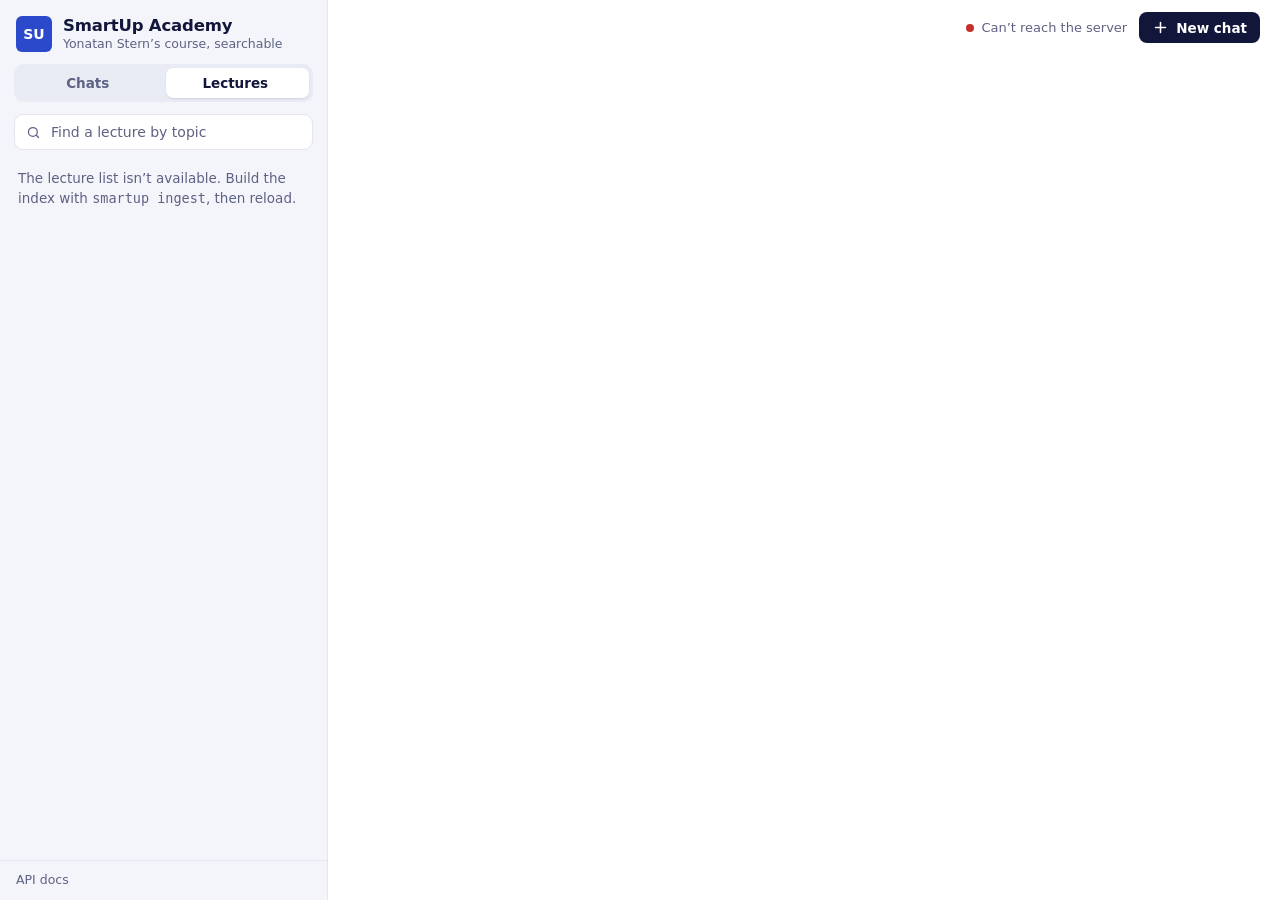
==== commit 4c4fd164: "Chat UI: saved chat history, working New chat, live status, lecture-deck design - Every conversation" ====
--- a/web/index.html
+++ b/web/index.html
@@ -9,10 +9,10 @@
 <link rel="preload" href="/widget/fonts/rubik-latin-wght.woff2" as="font" type="font/woff2" crossorigin>
 <link rel="stylesheet" href="/widget/widget.css" data-smartup-widget-css="1">
 <style>
-  /* the page shares the widget's palette: cool paper, navy ink, and one colour per source */
+  /* the page shares the widget's palette: white paper, deep ink, slide blue, one colour per source, a highlighter */
   :root {
-    --paper: #f3f5f9; --sheet: #ffffff; --ink: #151a30; --muted: #5c6378; --line: #dce1eb; --line-strong: #c7cedc;
-    --primary: #2b4acb; --hover: #eef1f7;
+    --paper: #ffffff; --shelf: #f4f5fa; --ink: #12163a; --muted: #5e6283; --line: #e3e5ef; --line-strong: #cdd1e1;
+    --primary: #2b4acb; --hover: #e9ebf4; --mark: #ffe14d;
     --tier-v2: #2b4acb; --tier-tedx: #e62b1e; --tier-v1: #6f778b; --tier-outsource: #0f8b7f;
     --ok: #16935a; --warn: #b7791f; --bad: #c4302b;
     --font: "Heebo", ui-sans-serif, system-ui, -apple-system, "Segoe UI", Roboto, "Noto Sans Hebrew", Arial, sans-serif;
@@ -21,8 +21,8 @@
   }
   @media (prefers-color-scheme: dark) {
     :root {
-      --paper: #0e1220; --sheet: #141a2b; --ink: #e8ebf4; --muted: #9aa1b8; --line: #242b40; --line-strong: #353d58;
-      --primary: #8fa3ff; --hover: #1b2236;
+      --paper: #0c0f2a; --shelf: #10143a; --ink: #e9ebf7; --muted: #9da2c4; --line: #222759; --line-strong: #343a72;
+      --primary: #8fa3ff; --hover: #1a1f4a; --mark: #f5d63d;
       --tier-v2: #8fa3ff; --tier-tedx: #ff6b5e; --tier-v1: #a2aabf; --tier-outsource: #3cc4b3;
       --ok: #3fcf8e; --warn: #e7b04d; --bad: #ff7b74;
       color-scheme: dark;
@@ -33,139 +33,168 @@
   body { font-family: var(--font); color: var(--ink); background: var(--paper); -webkit-font-smoothing: antialiased; }
   button { font-family: inherit; }
   :focus-visible { outline: 2px solid var(--primary); outline-offset: 2px; }
+  ::selection { background: var(--mark); color: #12163a; }
   [hidden] { display: none !important; }
 
-  .app { display: grid; grid-template-columns: 312px minmax(0, 1fr); height: 100vh; height: 100dvh; }
-
-  /* ---- sidebar: the lecture library, one tab per source, in the order they are searched -------------- */
-  .sidebar {
-    background: var(--sheet); border-right: 1px solid var(--line);
-    display: flex; flex-direction: column; min-height: 0; overflow: hidden;
-  }
-  .brand { display: flex; align-items: center; gap: 12px; padding: 18px 18px 14px; }
+  .app { display: grid; grid-template-columns: 328px minmax(0, 1fr); height: 100vh; height: 100dvh; }
+
+  /* ---- sidebar: your chats, and the lectures as a slide sorter --------------------------------------- */
+  .sidebar { background: var(--shelf); border-right: 1px solid var(--line); display: flex; flex-direction: column; min-height: 0; overflow: hidden; }
+  .brand { display: flex; align-items: center; gap: 11px; padding: 16px 16px 12px; }
   .mark {
-    width: 38px; height: 38px; border-radius: 10px; flex: none; display: grid; place-items: center;
-    background: var(--tier-v2); color: #fff; font-family: var(--font-display); font-weight: 700; font-size: 15px;
-  }
-  @media (prefers-color-scheme: dark) { .mark { background: #3a52d4; } }
-  .brand-name { font-family: var(--font-display); font-size: 17px; font-weight: 600; letter-spacing: -.01em; line-height: 1.15; }
-  .brand-sub { font-size: 12.5px; color: var(--muted); margin-top: 2px; }
+    width: 36px; height: 36px; border-radius: 6px; flex: none; display: grid; place-items: center;
+    background: var(--tier-v2); color: #fff; font-family: var(--font-display); font-weight: 700; font-size: 14px;
+  }
+  @media (prefers-color-scheme: dark) { .mark { background: #3048d6; } }
+  .brand-name { font-family: var(--font-display); font-size: 16.5px; font-weight: 600; letter-spacing: -.01em; line-height: 1.15; }
+  .brand-sub { font-size: 12.5px; color: var(--muted); margin-top: 1px; }
   .close-drawer { display: none; margin-left: auto; }
 
+  .tabs { display: grid; grid-template-columns: 1fr 1fr; gap: 4px; margin: 0 14px 12px; padding: 4px; border-radius: 10px; background: var(--hover); }
+  .tab {
+    border: 0; border-radius: 7px; padding: 7px 10px; cursor: pointer; background: transparent; color: var(--muted);
+    font-family: var(--font-display); font-size: 13.5px; font-weight: 600;
+  }
+  .tab[aria-selected="true"] { background: var(--paper); color: var(--ink); box-shadow: 0 1px 2px rgba(18, 22, 58, .12); }
+  .tab .n { font-weight: 500; color: var(--muted); margin-left: 4px; font-variant-numeric: tabular-nums; }
+  .pane { flex: 1; min-height: 0; display: flex; flex-direction: column; }
+  .scroll { flex: 1; min-height: 0; overflow-y: auto; padding: 0 10px 14px; scrollbar-width: thin; scrollbar-color: var(--line-strong) transparent; }
+
+  /* chats: newest first; the open one is marked with the highlighter */
+  .chat-item { position: relative; display: flex; align-items: stretch; border-radius: 8px; }
+  .chat-item:hover { background: var(--hover); }
+  .chat-open {
+    flex: 1; min-width: 0; display: flex; flex-direction: column; gap: 1px; text-align: left; cursor: pointer;
+    border: 0; background: transparent; color: inherit; padding: 8px 6px 8px 12px; border-radius: 8px;
+  }
+  .chat-title { font-size: 13.5px; line-height: 1.35; overflow: hidden; text-overflow: ellipsis; white-space: nowrap; }
+  .chat-title[dir="rtl"] { text-align: right; }
+  .chat-when { font-size: 11.5px; color: var(--muted); font-variant-numeric: tabular-nums; }
+  .chat-item.active { background: var(--paper); box-shadow: inset 3px 0 0 var(--mark), 0 1px 2px rgba(18, 22, 58, .08); }
+  .chat-item.active .chat-title { font-weight: 600; }
+  .chat-del {
+    flex: none; width: 30px; border: 0; background: transparent; color: var(--muted); cursor: pointer; border-radius: 8px;
+    display: grid; place-items: center; opacity: 0; transition: opacity .12s;
+  }
+  .chat-item:hover .chat-del, .chat-del:focus-visible { opacity: 1; }
+  .chat-del:hover { color: var(--bad); }
+  .chat-del svg { width: 14px; height: 14px; fill: none; stroke: currentColor; stroke-width: 2.2; }
+  .day { font-size: 12px; color: var(--muted); margin: 12px 6px 4px; }
+  .day:first-child { margin-top: 2px; }
+  .empty-note { font-size: 13.5px; color: var(--muted); line-height: 1.5; padding: 6px 8px; }
+
+  /* lectures: each source a numbered group in search order; each lecture a slide in the source's colour */
   .filter {
-    display: flex; align-items: center; gap: 8px; margin: 0 14px 10px; padding: 8px 11px; border-radius: 10px;
+    display: flex; align-items: center; gap: 8px; margin: 0 14px 10px; padding: 8px 11px; border-radius: 9px;
     background: var(--paper); border: 1px solid var(--line); color: var(--muted); transition: border-color .15s;
   }
   .filter:focus-within { border-color: var(--primary); }
   .filter input { flex: 1; min-width: 0; border: 0; outline: 0; background: transparent; font: inherit; font-size: 14px; color: var(--ink); }
   .filter input::placeholder { color: var(--muted); }
-  .filter input::-webkit-search-cancel-button { cursor: pointer; }
   .filter svg { width: 15px; height: 15px; flex: none; fill: none; stroke: currentColor; stroke-width: 2; }
-
-  .lectures { flex: 1; min-height: 0; overflow-y: auto; padding: 4px 8px 12px; scrollbar-width: thin; scrollbar-color: var(--line-strong) transparent; }
   .t-v2 { --c: var(--tier-v2); } .t-tedx { --c: var(--tier-tedx); } .t-v1 { --c: var(--tier-v1); } .t-outsource { --c: var(--tier-outsource); }
-
-  /* a source: its number in the search order, name, what it is for; open, its lectures hang off a rail in its colour */
-  .group { margin-bottom: 2px; }
-  .group > summary {
-    list-style: none; cursor: pointer; user-select: none; border-radius: 10px;
-    display: grid; grid-template-columns: 22px minmax(0, 1fr) auto; column-gap: 8px; align-items: baseline;
-    padding: 9px 10px 9px 8px;
-  }
-  .group > summary::-webkit-details-marker { display: none; }
-  .group > summary:hover { background: var(--hover); }
+  .group { margin: 4px 0 14px; }
+  .g-head { display: grid; grid-template-columns: 22px minmax(0, 1fr) auto; column-gap: 9px; align-items: baseline; padding: 0 4px 8px; }
   .g-num {
-    grid-row: span 2; align-self: start; margin-top: 1px;
-    width: 22px; height: 22px; border-radius: 6px; display: grid; place-items: center;
+    grid-row: span 2; align-self: start; width: 22px; height: 22px; border-radius: 5px; display: grid; place-items: center;
     font-family: var(--font-display); font-size: 12px; font-weight: 700; color: #fff; background: var(--c);
   }
-  @media (prefers-color-scheme: dark) { .g-num { color: #0e1220; } }
-  .g-name { font-family: var(--font-display); font-size: 14.5px; font-weight: 600; letter-spacing: -.005em; }
+  @media (prefers-color-scheme: dark) { .g-num { color: #0c0f2a; } }
+  .g-name { font-family: var(--font-display); font-size: 14.5px; font-weight: 600; }
   .g-count { font-size: 12px; color: var(--muted); font-variant-numeric: tabular-nums; }
-  .g-role { grid-column: 2 / 4; font-size: 12.5px; color: var(--muted); line-height: 1.35; margin-top: 1px; }
-  .g-list { margin: 2px 0 8px 18px; padding-left: 12px; border-left: 2px solid var(--c); }
-
-  .lect {
-    display: grid; grid-template-columns: 30px minmax(0, 1fr); column-gap: 8px; align-items: baseline; width: 100%; text-align: left;
-    background: none; border: 0; color: inherit; padding: 6px 8px; border-radius: 8px; cursor: pointer; transition: background .12s;
-  }
-  .lect:hover { background: var(--hover); }
-  .lect .num {
-    font-family: var(--font-display); font-size: 12.5px; font-weight: 600; color: var(--c);
-    font-variant-numeric: tabular-nums; padding-top: 1px; white-space: nowrap;
-  }
-  .lect .main { display: block; min-width: 0; font-size: 13.5px; line-height: 1.4; overflow: hidden; text-overflow: ellipsis; white-space: nowrap; }
-  .lib-state { font-size: 13.5px; color: var(--muted); padding: 10px; line-height: 1.5; }
-  .lib-state code { font-size: 12.5px; }
-
-  .side-foot { display: flex; flex-wrap: wrap; gap: 4px 16px; padding: 12px 18px 14px; border-top: 1px solid var(--line); font-size: 12.5px; }
+  .g-role { grid-column: 2 / 4; font-size: 12.5px; color: var(--muted); line-height: 1.35; }
+  .slides { display: grid; grid-template-columns: repeat(2, minmax(0, 1fr)); gap: 8px; }
+  .slide {
+    aspect-ratio: 16 / 10; display: flex; flex-direction: column; justify-content: space-between; gap: 4px;
+    padding: 8px 9px; border-radius: 5px; cursor: pointer; text-align: left; color: var(--ink);
+    background: var(--paper); border: 1px solid var(--line); border-top: 3px solid var(--c);
+    transition: border-color .12s, transform .12s;
+  }
+  .slide:hover { border-color: var(--c); }
+  .slide:active { transform: scale(.98); }
+  .slide .num { font-family: var(--font-display); font-size: 22px; font-weight: 700; line-height: 1; color: var(--c); letter-spacing: -.02em; }
+  .slide .topic { font-size: 12px; line-height: 1.3; overflow: hidden; display: -webkit-box; -webkit-line-clamp: 3; -webkit-box-orient: vertical; }
+  .lib-state { font-size: 13.5px; color: var(--muted); padding: 8px; line-height: 1.5; }
+
+  .side-foot { display: flex; flex-wrap: wrap; gap: 4px 16px; padding: 11px 16px 13px; border-top: 1px solid var(--line); font-size: 12.5px; }
   .side-foot a { color: var(--muted); text-decoration: none; }
   .side-foot a:hover { color: var(--ink); text-decoration: underline; }
 
   /* ---- main column ---------------------------------------------------------------------------------- */
   .main { display: flex; flex-direction: column; min-width: 0; min-height: 0; }
-  .topbar { display: flex; align-items: center; gap: 10px; padding: 12px 20px; }
+  .topbar { display: flex; align-items: center; gap: 12px; padding: 12px 20px; }
   .tt-main { font-family: var(--font-display); font-size: 16px; font-weight: 600; display: none; }
   .spacer { flex: 1; }
-  .status { display: inline-flex; align-items: center; gap: 7px; font-size: 13px; color: var(--muted); white-space: nowrap; max-width: 50vw; overflow: hidden; text-overflow: ellipsis; }
+  .status { display: inline-flex; align-items: center; gap: 7px; font-size: 13px; color: var(--muted); white-space: nowrap; max-width: 46vw; overflow: hidden; text-overflow: ellipsis; }
   .status i { width: 8px; height: 8px; border-radius: 50%; flex: none; background: var(--line-strong); }
   .status.ok i { background: var(--ok); }
   .status.degraded i { background: var(--warn); }
   .status.down i { background: var(--bad); }
+  .status.busy { color: var(--ink); }
+  .status.busy i { background: var(--primary); animation: pulse 1.1s ease-in-out infinite; }
+  @keyframes pulse { 50% { opacity: .3; } }
   .btn {
     display: inline-flex; align-items: center; gap: 7px; font-size: 13.5px; font-weight: 600; padding: 7px 13px;
-    border-radius: 10px; border: 1px solid var(--line-strong); background: var(--sheet); color: var(--ink); cursor: pointer;
-    transition: border-color .15s, background .15s;
-  }
-  .btn:hover { border-color: var(--ink); }
+    border-radius: 8px; border: 0; background: var(--ink); color: var(--paper); cursor: pointer; transition: opacity .15s;
+  }
+  .btn:hover { opacity: .86; }
   .btn svg, .icon-btn svg { width: 17px; height: 17px; fill: none; stroke: currentColor; stroke-width: 2.2; }
   .icon-btn {
-    display: none; align-items: center; justify-content: center; width: 38px; height: 38px; border-radius: 10px;
-    border: 1px solid var(--line-strong); background: var(--sheet); color: var(--ink); cursor: pointer;
+    display: none; align-items: center; justify-content: center; width: 38px; height: 38px; border-radius: 9px;
+    border: 1px solid var(--line-strong); background: var(--paper); color: var(--ink); cursor: pointer;
   }
   .chat { flex: 1; min-height: 0; }
   .chat .su-widget { height: 100%; }
-  .scrim { position: fixed; inset: 0; background: rgba(14, 18, 32, .45); z-index: 15; }
+  .scrim { position: fixed; inset: 0; background: rgba(12, 15, 42, .45); z-index: 15; }
   @media (min-width: 921px) { .scrim { display: none; } }  /* a drawer left open on a narrow window must not cover the page */
 
   @media (max-width: 920px) {
     .app { grid-template-columns: minmax(0, 1fr); }
     .sidebar {
-      position: fixed; inset: 0 auto 0 0; width: min(340px, 88vw); z-index: 20; border-right: 0;
+      position: fixed; inset: 0 auto 0 0; width: min(350px, 90vw); z-index: 20; border-right: 0;
       transform: translateX(-102%); visibility: hidden; transition: transform .22s ease, visibility 0s linear .22s;
     }
-    .sidebar.open { transform: none; visibility: visible; transition: transform .22s ease; box-shadow: 0 0 60px rgba(14, 18, 32, .3); }
+    .sidebar.open { transform: none; visibility: visible; transition: transform .22s ease; box-shadow: 0 0 60px rgba(12, 15, 42, .3); }
     .icon-btn, .close-drawer { display: inline-flex; }
     .tt-main { display: block; }
-    .topbar { padding: 10px 12px; border-bottom: 1px solid var(--line); background: var(--sheet); }
-    .btn { padding: 8px 10px; }
+    .topbar { padding: 10px 12px; border-bottom: 1px solid var(--line); }
+    .btn { padding: 9px 10px; }
     .btn span { display: none; }
   }
   @media (max-width: 520px) { .status span { display: none; } }
-  @media (prefers-reduced-motion: reduce) { .sidebar { transition: none; } }
+  @media (prefers-reduced-motion: reduce) { .sidebar { transition: none; } .status.busy i { animation: none; } }
 </style>
 </head>
 <body>
 <div class="app">
-  <aside class="sidebar" id="sidebar" aria-label="Lecture library">
+  <aside class="sidebar" id="sidebar" aria-label="Chats and lectures">
     <div class="brand">
       <div class="mark" aria-hidden="true">SU</div>
       <div>
         <div class="brand-name">SmartUp Academy</div>
         <div class="brand-sub">Yonatan Stern’s course, searchable</div>
       </div>
-      <button class="icon-btn close-drawer" id="close-drawer" type="button" aria-label="Close the lecture list">
+      <button class="icon-btn close-drawer" id="close-drawer" type="button" aria-label="Close the side panel">
         <svg viewBox="0 0 24 24" aria-hidden="true"><path d="M6 6l12 12M18 6L6 18" stroke-linecap="round"/></svg>
       </button>
     </div>
 
-    <label class="filter">
-      <svg viewBox="0 0 24 24" aria-hidden="true"><circle cx="11" cy="11" r="7"/><path d="M20 20l-3.5-3.5" stroke-linecap="round"/></svg>
-      <input id="filter" type="search" placeholder="Find a lecture by topic or title" autocomplete="off" aria-label="Find a lecture">
-    </label>
-    <div class="lectures" id="lectures" aria-label="Sources, in the order they are searched">
-      <div class="lib-state">Loading the lectures…</div>
+    <div class="tabs" role="tablist" aria-label="Side panel">
+      <button class="tab" id="tab-chats" role="tab" aria-controls="pane-chats" type="button">Chats<span class="n" id="chat-count"></span></button>
+      <button class="tab" id="tab-lectures" role="tab" aria-controls="pane-lectures" type="button">Lectures<span class="n" id="lecture-count"></span></button>
     </div>
+
+    <section class="pane" id="pane-chats" role="tabpanel" aria-labelledby="tab-chats">
+      <div class="scroll" id="chats"></div>
+    </section>
+
+    <section class="pane" id="pane-lectures" role="tabpanel" aria-labelledby="tab-lectures" hidden>
+      <label class="filter">
+        <svg viewBox="0 0 24 24" aria-hidden="true"><circle cx="11" cy="11" r="7"/><path d="M20 20l-3.5-3.5" stroke-linecap="round"/></svg>
+        <input id="filter" type="search" placeholder="Find a lecture by topic" autocomplete="off" aria-label="Find a lecture">
+      </label>
+      <div class="scroll" id="lectures" aria-label="Sources, in the order they are searched"><div class="lib-state">Loading the lectures…</div></div>
+    </section>
 
     <nav class="side-foot" aria-label="More">
       <a href="/docs">API docs</a>
@@ -176,12 +205,12 @@
 
   <div class="main">
     <header class="topbar">
-      <button class="icon-btn" id="menu" type="button" aria-label="Show the lecture list" aria-controls="sidebar" aria-expanded="false">
+      <button class="icon-btn" id="menu" type="button" aria-label="Show chats and lectures" aria-controls="sidebar" aria-expanded="false">
         <svg viewBox="0 0 24 24" aria-hidden="true"><path d="M4 7h16M4 12h16M4 17h10" stroke-linecap="round"/></svg>
       </button>
       <span class="tt-main">Ask the lectures</span>
       <div class="spacer"></div>
-      <span class="status" id="health" role="status"><i></i><span>Checking…</span></span>
+      <span class="status" id="health" role="status" aria-live="polite"><i></i><span>Checking the server…</span></span>
       <button class="btn" id="newchat" type="button">
         <svg viewBox="0 0 24 24" aria-hidden="true"><path d="M12 5v14M5 12h14" stroke-linecap="round"/></svg><span>New chat</span>
       </button>
@@ -190,19 +219,35 @@
   </div>
 </div>
 
-<!-- The same widget that embeds on the website, rendered inline as the full chat -->
+<!-- The same widget that embeds on the website, rendered inline as the full chat; here it keeps every conversation -->
 <script src="/widget/widget.js" data-mode="inline" data-target="#chat" data-storage-key="fullpage" data-theme="auto"
-        data-title="SmartUp Academy Assistant" data-lang="auto"></script>
+        data-title="SmartUp Academy Assistant" data-lang="auto" data-history="on"></script>
 <script>
 (function () {
   var apiBase = location.origin;
-  var SUGGESTIONS = [
-    'What does Yonatan say about profitability versus growth?',
-    'מה שיעורי הבית של הרצאה 5?',
-    'How should I price my product according to the course?',
-    'Which lectures discuss branding?',
-    'מה ההבדל בין הרצאה 1 בגרסה v1 ובגרסה v2?',
-    'Summarize lecture 10'
+  // questions to start with, by what founders ask about
+  var TOPICS = [
+    { label: 'Money', items: [
+      'How should I price my product according to the course?',
+      'What does Yonatan say about profitability versus growth?',
+      'How do I build a financial model for a startup?'
+    ] },
+    { label: 'Customers', items: [
+      'What is Jobs to be Done, with an example from the course?',
+      'How do I find a market opportunity worth building for?',
+      'Which lectures discuss branding?'
+    ] },
+    { label: 'Building the company', items: [
+      'Why should you not be first to market?',
+      'How should a pitch deck be structured?',
+      'What does the course say about hiring the first employees?',
+      'Summarize lecture 10'
+    ] },
+    { label: 'בעברית', items: [
+      'מה שיעורי הבית של הרצאה 5?',
+      'למה רוב הסטארטאפים נכשלים?',
+      'מה ההבדל בין הרצאה 1 בגרסה v1 ובגרסה v2?'
+    ] }
   ];
   // the four sources, in the order the assistant searches them
   var TIERS = {
@@ -214,8 +259,9 @@
   var sidebar = document.getElementById('sidebar'), scrim = document.getElementById('scrim'), menu = document.getElementById('menu');
 
   function widget() { return window.SmartUpWidget; }
+  function node(tag, cls, text) { var n = document.createElement(tag); if (cls) n.className = cls; if (text != null) n.textContent = text; return n; }
   function ask(text) { if (widget()) widget().send(text); closeDrawer(); }
-  if (widget()) widget().setSuggestions(SUGGESTIONS);
+  if (widget()) widget().setSuggestions(TOPICS);
 
   // ---- drawer (narrow screens) ----
   function openDrawer() { sidebar.classList.add('open'); scrim.hidden = false; menu.setAttribute('aria-expanded', 'true'); }
@@ -224,75 +270,158 @@
   scrim.addEventListener('click', closeDrawer);
   document.getElementById('close-drawer').addEventListener('click', closeDrawer);
   document.addEventListener('keydown', function (e) { if (e.key === 'Escape') closeDrawer(); });
-  document.getElementById('newchat').addEventListener('click', function () { if (widget()) widget().reset(); });
-
-  // ---- status ----
-  function setStatus(kind, text, title) {
+  document.getElementById('newchat').addEventListener('click', function () { if (widget()) widget().newChat(); closeDrawer(); });
+
+  // ---- side panel tabs ----
+  var TAB_KEY = 'smartup-page:tab';
+  function showTab(name) {
+    ['chats', 'lectures'].forEach(function (n) {
+      document.getElementById('tab-' + n).setAttribute('aria-selected', String(n === name));
+      document.getElementById('pane-' + n).hidden = n !== name;
+    });
+    try { localStorage.setItem(TAB_KEY, name); } catch (e) { /* remembering the tab is a convenience */ }
+  }
+  document.getElementById('tab-chats').addEventListener('click', function () { showTab('chats'); });
+  document.getElementById('tab-lectures').addEventListener('click', function () { showTab('lectures'); });
+  var savedTab = null;
+  try { savedTab = localStorage.getItem(TAB_KEY); } catch (e) { /* ignore */ }
+
+  // ---- status: rechecked every minute (every 10 s while something is wrong); "Answering…" while a chat runs ----
+  var health = { kind: '', text: 'Checking the server…', title: '' }, busy = false, nextCheck = null;
+  function paintStatus() {
     var pill = document.getElementById('health');
+    var kind = busy ? 'busy' : health.kind, text = busy ? 'Answering…' : health.text;
     pill.className = 'status ' + kind;
     pill.querySelector('span').textContent = text;
-    pill.title = title || text;
-  }
-  fetch(apiBase + '/health').then(function (r) { return r.json(); }).then(function (h) {
-    var ix = h.index || {}, ol = h.ollama || {}, rr = h.reranker || {};
-    var problems = [];
-    if (!ol.ok) problems.push('Ollama is not running');
-    else {
-      if (ol.model_present === false) problems.push(h.chat_model + ' is not downloaded');
-      if (ol.embed_model_present === false) problems.push(h.embed_model + ' is not downloaded');
+    pill.title = health.title || text;
+  }
+  function checkHealth() {
+    clearTimeout(nextCheck);
+    var ctrl = window.AbortController ? new AbortController() : null;
+    var timeout = setTimeout(function () { if (ctrl) ctrl.abort(); }, 8000);
+    fetch(apiBase + '/health', { cache: 'no-store', signal: ctrl && ctrl.signal }).then(function (r) {
+      if (!r.ok) throw new Error('HTTP ' + r.status);
+      return r.json();
+    }).then(function (h) {
+      var ix = h.index || {}, ol = h.ollama || {}, rr = h.reranker || {};
+      var problems = [];
+      if (!ol.ok) problems.push('Ollama isn’t running');
+      else {
+        if (ol.model_present === false) problems.push(h.chat_model + ' isn’t downloaded');
+        if (ol.embed_model_present === false) problems.push(h.embed_model + ' isn’t downloaded');
+      }
+      if (!ix.ok) problems.push('The index isn’t built');
+      health = {
+        kind: h.status === 'ok' ? 'ok' : 'degraded',
+        text: h.status === 'ok' ? 'Ready' : (problems[0] || 'Partly working'),
+        title: 'Chat model: ' + h.chat_model + '\nEmbeddings: ' + h.embed_model +
+          '\nIndex: ' + (ix.ok ? ix.lectures + ' lectures, ' + ix.passages + ' passages' : 'not available') +
+          '\nReranker: ' + (rr.enabled === false ? 'off' : (rr.model || '') + (rr.loaded ? ' (loaded)' : ' (loads with the first question)'))
+      };
+    }).catch(function () {
+      health = { kind: 'down', text: 'Can’t reach the server', title: 'Start it with: python main.py' };
+    }).then(function () {
+      clearTimeout(timeout);
+      paintStatus();
+      nextCheck = setTimeout(checkHealth, health.kind === 'ok' ? 60000 : 10000);
+    });
+  }
+  document.addEventListener('smartup:busy', function (e) {
+    busy = !!(e.detail && e.detail.busy);
+    paintStatus();
+    if (!busy) checkHealth();  // an answer just ended: confirm the server is still fine
+  });
+  paintStatus();
+  checkHealth();
+
+  // ---- chats ----
+  function dayLabel(ts) {
+    var d = new Date(ts), today = new Date(); today.setHours(0, 0, 0, 0);
+    var diff = Math.round((today - new Date(d.getFullYear(), d.getMonth(), d.getDate())) / 86400000);
+    if (diff <= 0) return 'Today';
+    if (diff === 1) return 'Yesterday';
+    if (diff < 7) return 'Earlier this week';
+    return d.toLocaleDateString(undefined, { day: 'numeric', month: 'long', year: d.getFullYear() === today.getFullYear() ? undefined : 'numeric' });
+  }
+  function timeLabel(ts) { return new Date(ts).toLocaleTimeString(undefined, { hour: '2-digit', minute: '2-digit' }); }
+  var DEL_ICON = '<svg viewBox="0 0 24 24" aria-hidden="true"><path d="M6 6l12 12M18 6L6 18" stroke-linecap="round"/></svg>';
+  function renderChats(chats) {
+    var box = document.getElementById('chats'); box.textContent = '';
+    document.getElementById('chat-count').textContent = chats.length ? String(chats.length) : '';
+    if (!chats.length) {
+      box.appendChild(node('p', 'empty-note', 'Your chats are saved here, on this computer. Ask a question to start one.'));
+      return;
     }
-    if (!ix.ok) problems.push('the index is not built');
-    var title = 'Chat model: ' + h.chat_model + '\nEmbeddings: ' + h.embed_model +
-      '\nIndex: ' + (ix.ok ? ix.lectures + ' lectures, ' + ix.passages + ' passages' : 'not available') +
-      '\nReranker: ' + (rr.enabled === false ? 'off' : (rr.model || '') + (rr.loaded ? ' (loaded)' : ' (loads with the first question)'));
-    if (h.status === 'ok') setStatus('ok', 'Ready', title);
-    else setStatus('degraded', problems.length ? problems[0].charAt(0).toUpperCase() + problems[0].slice(1) : 'Partly working', title);
-  }).catch(function () { setStatus('down', 'Can’t reach the server'); });
-
-  // ---- lecture library ----
-  var rows = [];
-  function node(tag, cls, text) { var n = document.createElement(tag); if (cls) n.className = cls; if (text != null) n.textContent = text; return n; }
-
+    var lastDay = null;
+    chats.forEach(function (c) {
+      var day = dayLabel(c.updatedAt);
+      if (day !== lastDay) { box.appendChild(node('div', 'day', day)); lastDay = day; }
+      var item = node('div', 'chat-item' + (c.active ? ' active' : ''));
+      var open = node('button', 'chat-open'); open.type = 'button';
+      if (c.active) open.setAttribute('aria-current', 'true');
+      var title = node('span', 'chat-title', c.title || 'Untitled chat');
+      title.dir = widget() && widget().isHebrew(c.title) ? 'rtl' : 'auto';
+      open.appendChild(title);
+      open.appendChild(node('span', 'chat-when', timeLabel(c.updatedAt)));
+      open.title = c.title;
+      open.addEventListener('click', function () { widget().openChat(c.id); closeDrawer(); });
+      var del = node('button', 'chat-del'); del.type = 'button'; del.innerHTML = DEL_ICON;
+      del.setAttribute('aria-label', 'Delete the chat “' + c.title + '”'); del.title = 'Delete chat';
+      del.addEventListener('click', function () { widget().deleteChat(c.id); });
+      item.appendChild(open); item.appendChild(del);
+      box.appendChild(item);
+    });
+  }
+  document.addEventListener('smartup:chats', function (e) { renderChats(e.detail || []); });
+  var initialChats = widget() ? widget().listChats() : [];
+  renderChats(initialChats);
+  showTab(savedTab === 'lectures' || savedTab === 'chats' ? savedTab : (initialChats.length ? 'chats' : 'lectures'));
+
+  // ---- lectures: a slide sorter ----
+  var tiles = [];
   fetch(apiBase + '/lectures').then(function (r) {
     if (!r.ok) throw new Error('HTTP ' + r.status);
     return r.json();
   }).then(function (groups) {
     var box = document.getElementById('lectures'); box.textContent = '';
+    var total = 0;
     // the API returns the groups in search order: v2 → TEDx → v1 → outside the course
     groups.forEach(function (g, gi) {
       var tier = g.tier || g.course_version;
       var info = TIERS[tier] || { name: g.label || tier, role: '' };
-      var details = node('details', 'group t-' + tier);
-      if (gi === 0) details.open = true;
-      var summary = node('summary');
-      summary.appendChild(node('span', 'g-num', String(gi + 1)));
-      summary.appendChild(node('span', 'g-name', info.name));
+      var group = node('section', 'group t-' + tier);
+      var head = node('div', 'g-head');
+      head.appendChild(node('span', 'g-num', String(gi + 1)));
+      head.appendChild(node('span', 'g-name', info.name));
       var count = node('span', 'g-count', String(g.lectures.length));
       count.title = g.lectures.length + (g.lectures.length === 1 ? ' lecture' : ' lectures');
-      summary.appendChild(count);
-      if (info.role) summary.appendChild(node('span', 'g-role', info.role));
-      details.appendChild(summary);
-      var list = node('div', 'g-list');
-      g.lectures.forEach(function (l) {
+      head.appendChild(count);
+      if (info.role) head.appendChild(node('span', 'g-role', info.role));
+      group.appendChild(head);
+      var grid = node('div', 'slides');
+      g.lectures.forEach(function (l, li) {
         var subjects = l.lecture_subjects || [];
         var generic = /^Foundations\b/i.test(l.lecture_title || '');  // "Foundations Course V2 L5 1" says less than the topics
-        var b = node('button', 'lect'); b.type = 'button';
-        var short = l.display ? l.display.replace(/^Lecture\s*/i, 'L').replace(/\s*Part\s*/i, '.') : (tier === 'tedx' ? 'TEDx' : '•');
-        b.appendChild(node('span', 'num', short));
-        b.appendChild(node('span', 'main', generic && subjects.length ? subjects[0] : l.lecture_title));
-        b.title = (l.display ? l.display + ': ' : '') + l.lecture_title + (subjects.length ? '\n\n' + subjects.join('\n') : '') +
-          '\n\nClick for a summary';
+        var b = node('button', 'slide'); b.type = 'button';
+        var num = l.display ? l.display.replace(/^Lecture\s*/i, '').replace(/\s*Part\s*/i, '.') : (tier === 'tedx' ? 'TEDx' : String(li + 1));
+        b.appendChild(node('span', 'num', num));
+        b.appendChild(node('span', 'topic', generic && subjects.length ? subjects[0] : l.lecture_title));
+        b.title = (l.display ? l.display + ': ' : '') + l.lecture_title + (subjects.length ? '\n\n' + subjects.join('\n') : '') + '\n\nClick for a summary';
+        b.setAttribute('aria-label', 'Summarize ' + (l.display || l.lecture_title) + ', ' + info.name);
         b.addEventListener('click', function () {
           if (tier === 'v2' || tier === 'v1') ask('Summarize ' + (tier === 'v1' ? 'v1 ' : '') + l.display);
           else if (tier === 'tedx') ask("Summarize Yonatan's TEDx talk");
           else ask('Summarize the lecture "' + l.lecture_title + '"');
         });
-        list.appendChild(b);
-        rows.push({ el: b, group: details, text: [l.display, l.lecture_title].concat(subjects).join(' ').toLowerCase() });
+        grid.appendChild(b);
+        tiles.push({ el: b, group: group, count: count, text: [l.display, l.lecture_title].concat(subjects).join(' ').toLowerCase() });
+        total++;
       });
-      details.appendChild(list);
-      box.appendChild(details);
+      group.appendChild(grid);
+      box.appendChild(group);
     });
+    document.getElementById('lecture-count').textContent = String(total);
+    if (widget()) widget().setDeckInfo(total + ' lectures in ' + groups.length + ' sources');
   }).catch(function () {
     var box = document.getElementById('lectures'); box.textContent = '';
     var msg = node('div', 'lib-state', 'The lecture list isn’t available. Build the index with ');
@@ -304,16 +433,12 @@
   document.getElementById('filter').addEventListener('input', function (e) {
     var q = e.target.value.trim().toLowerCase();
     var shown = new Map();
-    rows.forEach(function (r) {
+    tiles.forEach(function (r) {
       var hit = !q || r.text.indexOf(q) >= 0;
       r.el.hidden = !hit;
       shown.set(r.group, (shown.get(r.group) || 0) + (hit ? 1 : 0));
     });
-    shown.forEach(function (n, group) {
-      group.hidden = n === 0;
-      if (q) group.open = n > 0;
-      group.querySelector('.g-count').textContent = String(n);
-    });
+    tiles.forEach(function (r) { r.group.hidden = shown.get(r.group) === 0; r.count.textContent = String(shown.get(r.group)); });
   });
 
   // the dashboard link appears only when the API shares traces with this browser (DEBUG_DASHBOARD)
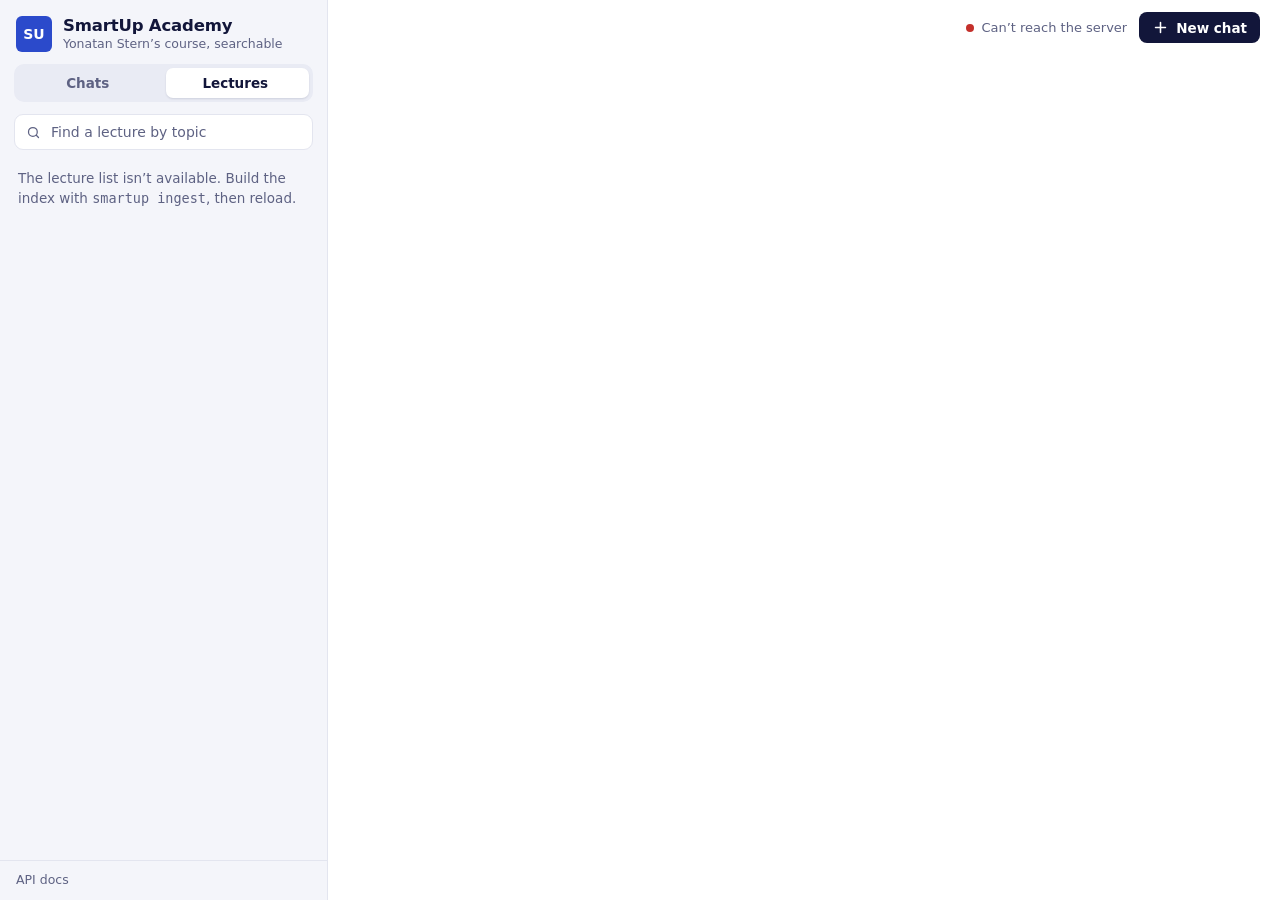
==== commit 72b7fdd9: "Fix code-review findings in the chat history and status - Status: only one health check in flight, s" ====
--- a/web/index.html
+++ b/web/index.html
@@ -287,7 +287,7 @@
   try { savedTab = localStorage.getItem(TAB_KEY); } catch (e) { /* ignore */ }
 
   // ---- status: rechecked every minute (every 10 s while something is wrong); "Answering…" while a chat runs ----
-  var health = { kind: '', text: 'Checking the server…', title: '' }, busy = false, nextCheck = null;
+  var health = { kind: '', text: 'Checking the server…', title: '' }, busy = false, nextCheck = null, checking = false;
   function paintStatus() {
     var pill = document.getElementById('health');
     var kind = busy ? 'busy' : health.kind, text = busy ? 'Answering…' : health.text;
@@ -297,6 +297,8 @@
   }
   function checkHealth() {
     clearTimeout(nextCheck);
+    if (checking) return;  // the check in flight schedules the next one: never two loops
+    checking = true;
     var ctrl = window.AbortController ? new AbortController() : null;
     var timeout = setTimeout(function () { if (ctrl) ctrl.abort(); }, 8000);
     fetch(apiBase + '/health', { cache: 'no-store', signal: ctrl && ctrl.signal }).then(function (r) {
@@ -322,6 +324,7 @@
       health = { kind: 'down', text: 'Can’t reach the server', title: 'Start it with: python main.py' };
     }).then(function () {
       clearTimeout(timeout);
+      checking = false;
       paintStatus();
       nextCheck = setTimeout(checkHealth, health.kind === 'ok' ? 60000 : 10000);
     });
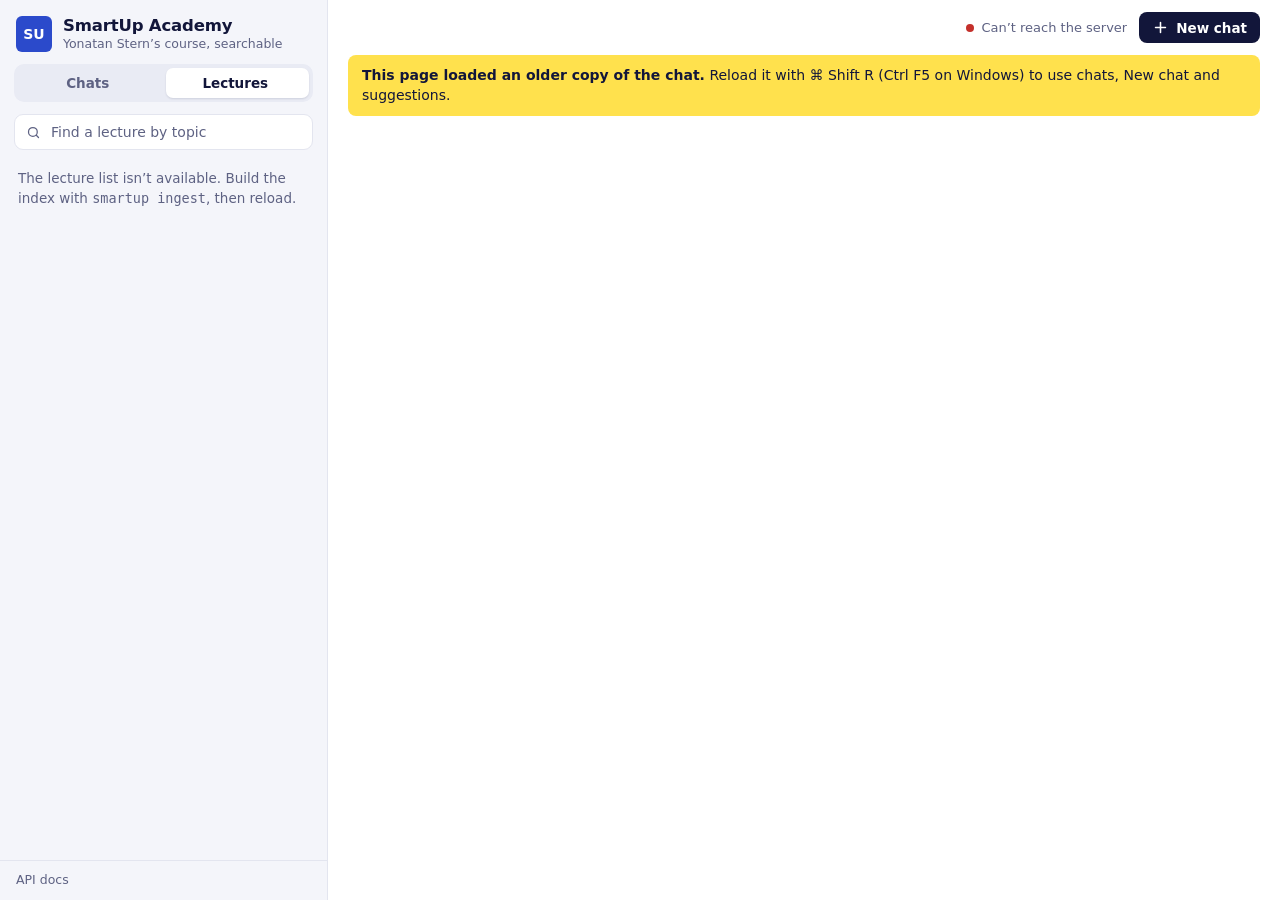
==== commit c9f1aeed: "Never pair the new chat page with a cached old widget; suggest questions while typing The browser ke" ====
--- a/web/index.html
+++ b/web/index.html
@@ -143,6 +143,11 @@
     display: none; align-items: center; justify-content: center; width: 38px; height: 38px; border-radius: 9px;
     border: 1px solid var(--line-strong); background: var(--paper); color: var(--ink); cursor: pointer;
   }
+  .stale {
+    margin: 0 20px 8px; padding: 10px 14px; border-radius: 8px; font-size: 14px; line-height: 1.45;
+    background: var(--mark); color: #12163a;
+  }
+  .stale b { font-weight: 650; }
   .chat { flex: 1; min-height: 0; }
   .chat .su-widget { height: 100%; }
   .scrim { position: fixed; inset: 0; background: rgba(12, 15, 42, .45); z-index: 15; }
@@ -215,6 +220,9 @@
         <svg viewBox="0 0 24 24" aria-hidden="true"><path d="M12 5v14M5 12h14" stroke-linecap="round"/></svg><span>New chat</span>
       </button>
     </header>
+    <div class="stale" id="stale" role="alert" hidden>
+      <b>This page loaded an older copy of the chat.</b> Reload it with ⌘ Shift R (Ctrl F5 on Windows) to use chats, New chat and suggestions.
+    </div>
     <section class="chat" id="chat" aria-label="Conversation"></section>
   </div>
 </div>
@@ -258,7 +266,12 @@
   };
   var sidebar = document.getElementById('sidebar'), scrim = document.getElementById('scrim'), menu = document.getElementById('menu');
 
-  function widget() { return window.SmartUpWidget; }
+  // the page needs this exact widget; an older cached copy lacks these, and the page must say so, not break
+  var NEEDS = ['send', 'newChat', 'openChat', 'deleteChat', 'listChats', 'isBusy', 'isHebrew', 'setSuggestions', 'setPrompts', 'setDeckInfo'];
+  var W = window.SmartUpWidget;
+  var widgetOk = !!W && NEEDS.every(function (fn) { return typeof W[fn] === 'function'; });
+  if (!widgetOk) document.getElementById('stale').hidden = false;
+  function widget() { return widgetOk ? W : null; }
   function node(tag, cls, text) { var n = document.createElement(tag); if (cls) n.className = cls; if (text != null) n.textContent = text; return n; }
   function ask(text) { if (widget()) widget().send(text); closeDrawer(); }
   if (widget()) widget().setSuggestions(TOPICS);
@@ -387,7 +400,7 @@
     return r.json();
   }).then(function (groups) {
     var box = document.getElementById('lectures'); box.textContent = '';
-    var total = 0;
+    var total = 0, prompts = [];
     // the API returns the groups in search order: v2 → TEDx → v1 → outside the course
     groups.forEach(function (g, gi) {
       var tier = g.tier || g.course_version;
@@ -416,6 +429,11 @@
           else if (tier === 'tedx') ask("Summarize Yonatan's TEDx talk");
           else ask('Summarize the lecture "' + l.lecture_title + '"');
         });
+        // questions the composer can suggest while typing: this lecture's summary, and its topics
+        if (tier === 'v2' || tier === 'v1') prompts.push('Summarize ' + (tier === 'v1' ? 'v1 ' : '') + l.display);
+        else if (tier === 'tedx') prompts.push("Summarize Yonatan's TEDx talk");
+        else prompts.push('Summarize the lecture "' + l.lecture_title + '"');
+        subjects.slice(0, 3).forEach(function (s) { prompts.push('What does the course say about ' + s.charAt(0).toLowerCase() + s.slice(1) + '?'); });
         grid.appendChild(b);
         tiles.push({ el: b, group: group, count: count, text: [l.display, l.lecture_title].concat(subjects).join(' ').toLowerCase() });
         total++;
@@ -424,7 +442,10 @@
       box.appendChild(group);
     });
     document.getElementById('lecture-count').textContent = String(total);
-    if (widget()) widget().setDeckInfo(total + ' lectures in ' + groups.length + ' sources');
+    if (widget()) {
+      widget().setDeckInfo(total + ' lectures in ' + groups.length + ' sources');
+      widget().setPrompts(prompts);  // what the composer can suggest while typing
+    }
   }).catch(function () {
     var box = document.getElementById('lectures'); box.textContent = '';
     var msg = node('div', 'lib-state', 'The lecture list isn’t available. Build the index with ');
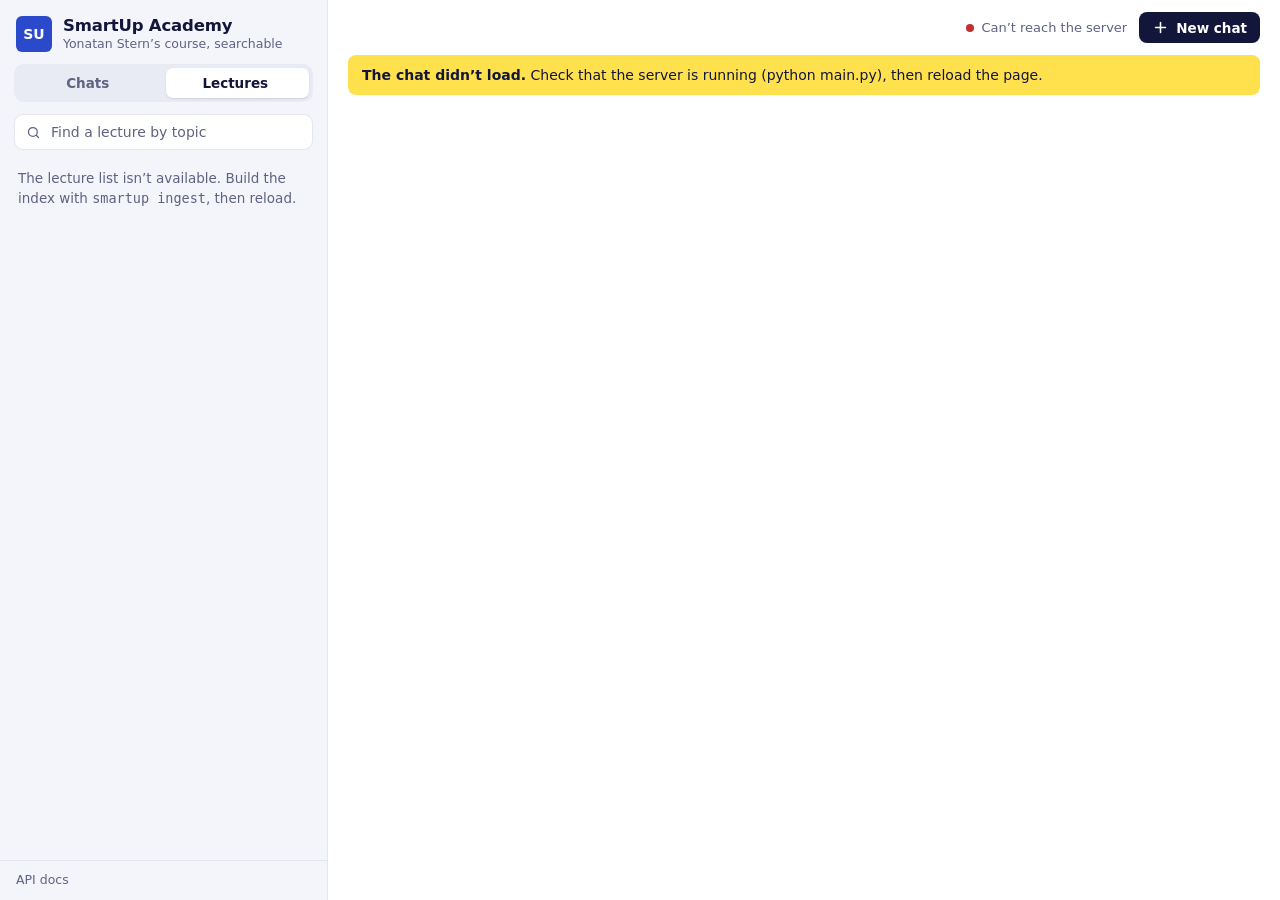
==== commit 8a4a866d: "Fix code-review findings in asset caching and suggestions - Versioned widget files (?v=) are cached " ====
--- a/web/index.html
+++ b/web/index.html
@@ -220,9 +220,7 @@
         <svg viewBox="0 0 24 24" aria-hidden="true"><path d="M12 5v14M5 12h14" stroke-linecap="round"/></svg><span>New chat</span>
       </button>
     </header>
-    <div class="stale" id="stale" role="alert" hidden>
-      <b>This page loaded an older copy of the chat.</b> Reload it with ⌘ Shift R (Ctrl F5 on Windows) to use chats, New chat and suggestions.
-    </div>
+    <div class="stale" id="stale" role="alert" hidden></div>
     <section class="chat" id="chat" aria-label="Conversation"></section>
   </div>
 </div>
@@ -266,13 +264,20 @@
   };
   var sidebar = document.getElementById('sidebar'), scrim = document.getElementById('scrim'), menu = document.getElementById('menu');
 
+  function node(tag, cls, text) { var n = document.createElement(tag); if (cls) n.className = cls; if (text != null) n.textContent = text; return n; }
   // the page needs this exact widget; an older cached copy lacks these, and the page must say so, not break
   var NEEDS = ['send', 'newChat', 'openChat', 'deleteChat', 'listChats', 'isBusy', 'isHebrew', 'setSuggestions', 'setPrompts', 'setDeckInfo'];
   var W = window.SmartUpWidget;
   var widgetOk = !!W && NEEDS.every(function (fn) { return typeof W[fn] === 'function'; });
-  if (!widgetOk) document.getElementById('stale').hidden = false;
+  if (!widgetOk) {
+    var banner = document.getElementById('stale');
+    banner.appendChild(node('b', null, W ? 'This page loaded an older copy of the chat.' : 'The chat didn’t load.'));
+    banner.appendChild(document.createTextNode(W
+      ? ' Reload it with ⌘ Shift R (Ctrl F5 on Windows) to use chats, New chat and suggestions.'
+      : ' Check that the server is running (python main.py), then reload the page.'));
+    banner.hidden = false;
+  }
   function widget() { return widgetOk ? W : null; }
-  function node(tag, cls, text) { var n = document.createElement(tag); if (cls) n.className = cls; if (text != null) n.textContent = text; return n; }
   function ask(text) { if (widget()) widget().send(text); closeDrawer(); }
   if (widget()) widget().setSuggestions(TOPICS);
 
@@ -430,10 +435,12 @@
           else ask('Summarize the lecture "' + l.lecture_title + '"');
         });
         // questions the composer can suggest while typing: this lecture's summary, and its topics
-        if (tier === 'v2' || tier === 'v1') prompts.push('Summarize ' + (tier === 'v1' ? 'v1 ' : '') + l.display);
+        if ((tier === 'v2' || tier === 'v1') && l.display) prompts.push('Summarize ' + (tier === 'v1' ? 'v1 ' : '') + l.display);
         else if (tier === 'tedx') prompts.push("Summarize Yonatan's TEDx talk");
-        else prompts.push('Summarize the lecture "' + l.lecture_title + '"');
-        subjects.slice(0, 3).forEach(function (s) { prompts.push('What does the course say about ' + s.charAt(0).toLowerCase() + s.slice(1) + '?'); });
+        else if (l.lecture_title) prompts.push('Summarize the lecture "' + l.lecture_title + '"');
+        subjects.filter(function (s) { return typeof s === 'string' && s.trim(); }).slice(0, 3).forEach(function (s) {
+          prompts.push('What does the course say about ' + s.trim() + '?');  // as written: "SaaS", "JTBD" keep their capitals
+        });
         grid.appendChild(b);
         tiles.push({ el: b, group: group, count: count, text: [l.display, l.lecture_title].concat(subjects).join(' ').toLowerCase() });
         total++;
